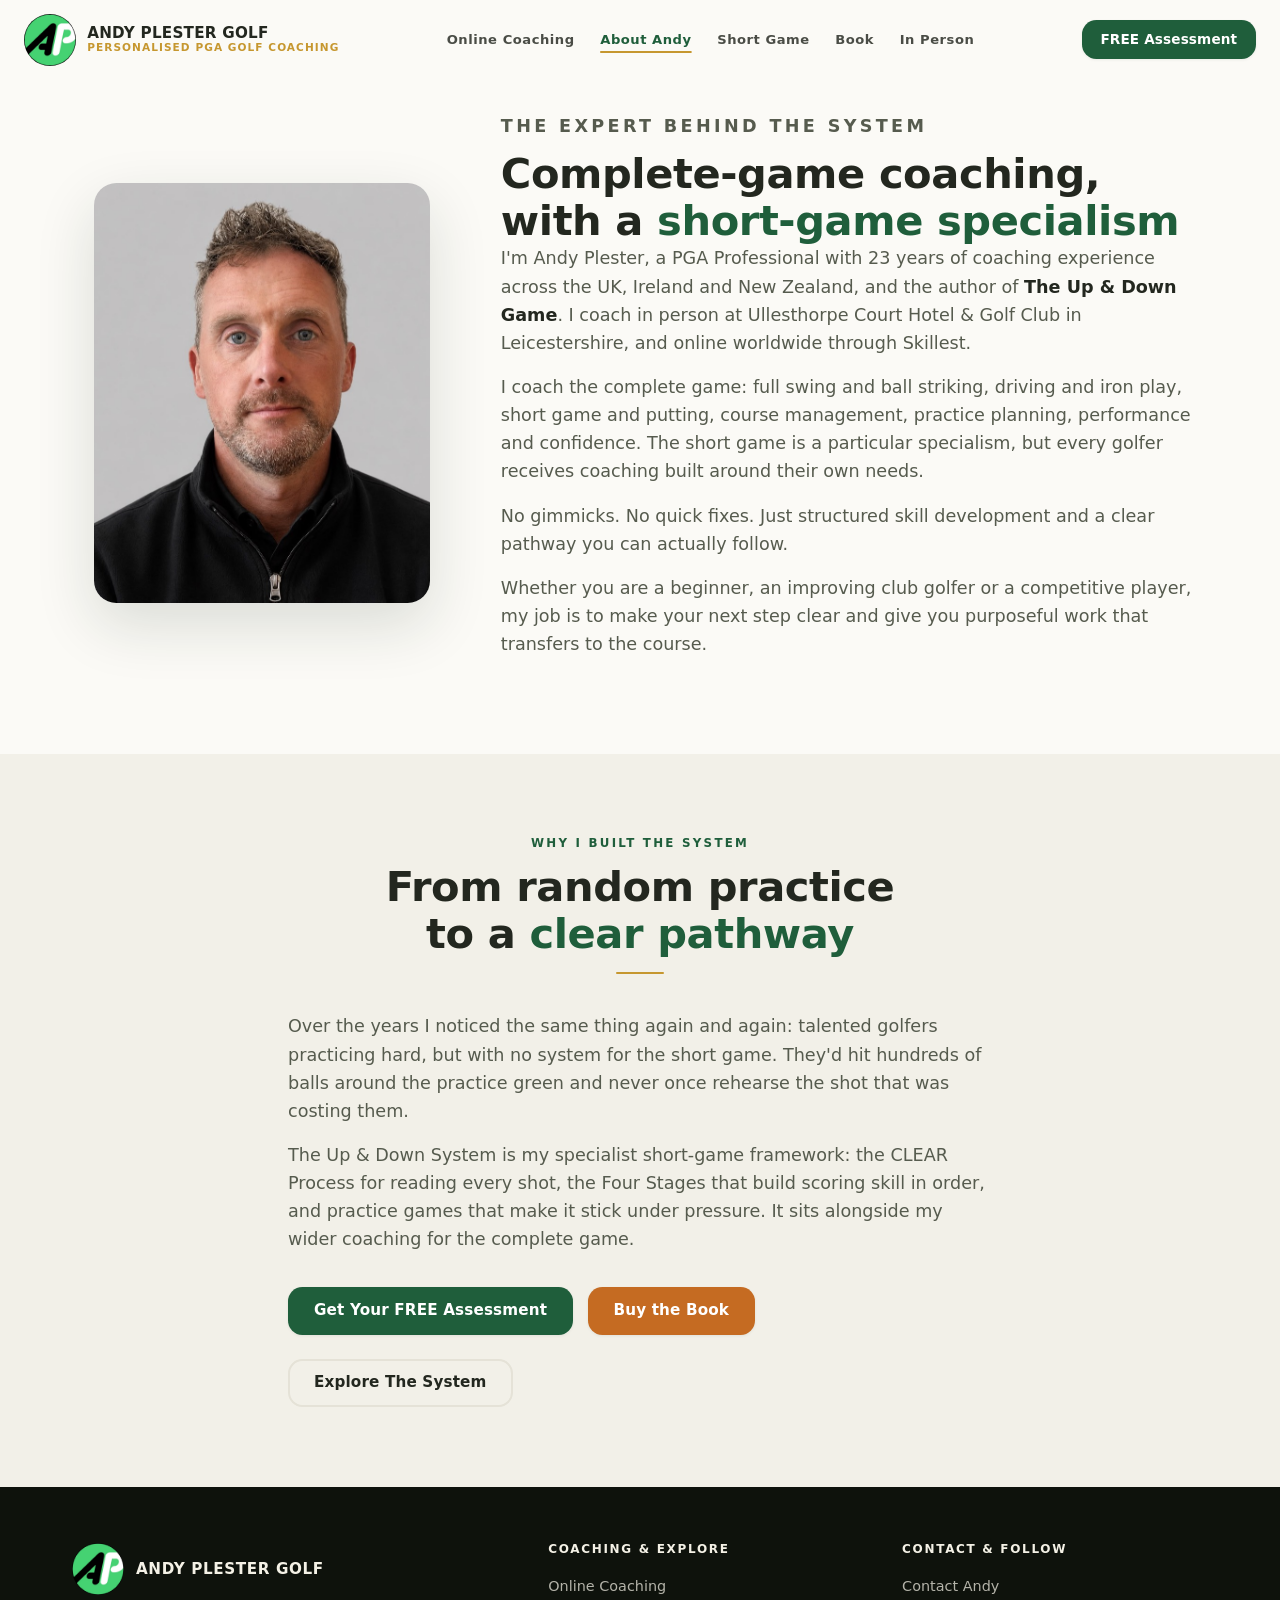
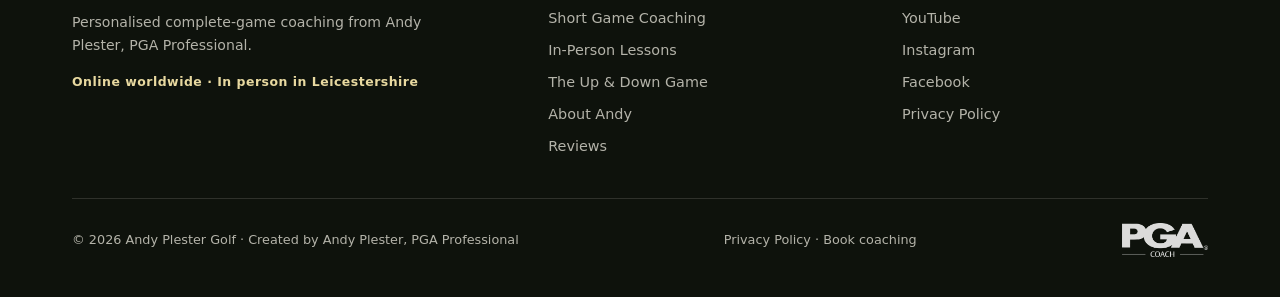
==== about.html @ 5c8ae9f7 "Live Website Quality & Conversion Refinements" ====
<!DOCTYPE html>
<html lang="en">
<head>
  <meta http-equiv="Content-Security-Policy" data-desk="site-policy" content="default-src 'self'; script-src 'self' 'unsafe-inline' https://www.googletagmanager.com/gtag/js; style-src 'self' 'unsafe-inline' https://fonts.googleapis.com; font-src 'self' https://fonts.gstatic.com data:; img-src 'self' data: https://www.google-analytics.com https://www.googletagmanager.com https://i.ytimg.com; media-src 'self'; connect-src 'self' https://www.google-analytics.com https://*.google-analytics.com https://*.analytics.google.com https://www.googletagmanager.com; frame-src https://www.youtube-nocookie.com https://www.youtube.com; form-action 'self' https://api.web3forms.com https://andyplestergolf.com; object-src 'none'; base-uri 'self'; worker-src 'none'; manifest-src 'self'">
  <meta charset="UTF-8">
  <meta name="viewport" content="width=device-width, initial-scale=1.0">
  <title>About Andy Plester | PGA Professional Golf Coach</title>
  <meta name="description" content="Meet PGA Professional Andy Plester, with 23 years of coaching experience across the UK, Ireland and New Zealand.">
  <link rel="canonical" href="https://andyplestergolf.com/about.html">
  <link rel="icon" href="images/ap-logo.png" type="image/png">
  <meta property="og:type" content="profile">
  <meta property="og:site_name" content="Andy Plester Golf">
  <meta property="og:title" content="About Andy Plester | Andy Plester Golf">
  <meta property="og:description" content="Meet the PGA Professional, golf author and TaylorMade Ambassador behind Andy Plester Golf.">
  <meta property="og:url" content="https://andyplestergolf.com/about.html">
  <meta property="og:image" content="https://andyplestergolf.com/andy-portrait.jpeg">
  <meta name="twitter:card" content="summary_large_image">
  <link rel="preconnect" href="https://fonts.googleapis.com">
  <link rel="preconnect" href="https://fonts.gstatic.com" crossorigin>
  <link href="https://fonts.googleapis.com/css2?family=Syne:wght@400;500;600;700;800&display=swap" rel="stylesheet">
  <script>document.documentElement.className += " js";</script>
  <link rel="stylesheet" href="brand.css">
  <script type="application/ld+json">{"@context":"https://schema.org","@type":"Person","name":"Andy Plester","url":"https://andyplestergolf.com/about.html","image":"https://andyplestergolf.com/andy-portrait.jpeg","jobTitle":"PGA Professional and golf coach","description":"PGA Professional with 23 years of coaching experience across the UK, Ireland and New Zealand, golf author and TaylorMade Ambassador.","knowsAbout":["golf coaching","full swing","short game","putting","course management","practice planning"],"sameAs":["https://skillest.com/coach/andyplester","https://www.youtube.com/@andyplestergolf","https://www.instagram.com/andyplestergolf/","https://www.facebook.com/andyplestergolf/"]}</script>
</head>
<body>
  <header class="site-header is-scrolled" id="top">
    <a href="index.html" class="brand-lockup" aria-label="Andy Plester Golf, home">
      <img src="images/ap-logo.png" alt="Andy Plester AP logo" width="52" height="52" class="brand-badge brand-badge--ap">
      <span class="brand-text">
        <span class="brand-name">ANDY PLESTER GOLF</span>
        <span class="brand-strap">Personalised PGA Golf Coaching</span>
      </span>
    </a>
    <nav class="nav" aria-label="Main navigation">
      <a href="coaching.html" class="nav-link">Online Coaching</a><a href="about.html" class="nav-link">About Andy</a><a href="up-and-down-system.html" class="nav-link">Short Game</a><a href="book.html" class="nav-link">Book</a><a href="index.html#in-person" class="nav-link">In Person</a>
    </nav>
    <a href="https://skillest.com/coach/andyplester#evaluation" class="btn btn-assessment btn-sm header-cta" target="_blank" rel="noopener">FREE Assessment</a>
    <button type="button" class="menu-toggle" aria-label="Open menu" aria-expanded="false" aria-controls="mobile-menu">
      <span class="menu-toggle-bar"></span><span class="menu-toggle-bar"></span><span class="menu-toggle-bar"></span>
    </button>
  </header>
  <nav class="mobile-menu" id="mobile-menu" aria-label="Mobile" aria-hidden="true">
    <a href="index.html" class="mobile-link">Home</a>
    <a href="coaching.html" class="mobile-link">Online Golf Coaching</a>
    <a href="up-and-down-system.html" class="mobile-link">Short Game Coaching</a>
    <a href="index.html#in-person" class="mobile-link">In-Person Lessons</a>
    <a href="book.html" class="mobile-link">The Up &amp; Down Game — Book</a>
    <a href="about.html" class="mobile-link">About Andy</a>
    <a href="index.html#reviews" class="mobile-link">Reviews</a>
    <a href="https://skillest.com/coach/andyplester#evaluation" class="btn btn-assessment" target="_blank" rel="noopener">Get Your FREE Golf Assessment</a>
  </nav>
  <div class="menu-backdrop" aria-hidden="true"></div>

  <main>
    <section class="section" style="padding-top:calc(var(--header-h) + 2rem)">
      <div class="wrap">
        <div class="about-grid">
          <div class="about-photo reveal">
            <div class="media-frame">
              <img class="zoom" src="andy-portrait.jpeg" alt="Andy Plester, PGA Professional" width="950" height="892">
            </div>
          </div>
          <div class="about-body reveal">
            <p class="eyebrow">The expert behind the system</p>
            <h1 class="section-title">Complete-game coaching, with a <em>short-game specialism</em></h1>
            <p>I'm Andy Plester, a PGA Professional with 23 years of coaching experience across the UK, Ireland and New Zealand, and the author of <strong>The Up &amp; Down Game</strong>. I coach in person at Ullesthorpe Court Hotel &amp; Golf Club in Leicestershire, and online worldwide through Skillest.</p>
            <p>I coach the complete game: full swing and ball striking, driving and iron play, short game and putting, course management, practice planning, performance and confidence. The short game is a particular specialism, but every golfer receives coaching built around their own needs.</p>
          <p>No gimmicks. No quick fixes. Just structured skill development and a clear pathway you can actually follow.</p>
          <p>Whether you are a beginner, an improving club golfer or a competitive player, my job is to make your next step clear and give you purposeful work that transfers to the course.</p>
          </div>
        </div>
      </div>
    </section>

    <section class="section" style="background:var(--panel)">
      <div class="wrap">
        <div class="section-head center reveal">
          <p class="eyebrow">Why I built the system</p>
          <h2 class="section-title">From random practice to a <em>clear pathway</em></h2>
          <div class="gold-rule"></div>
        </div>
        <div class="about-body reveal" style="max-width:44rem;margin:0 auto">
          <p>Over the years I noticed the same thing again and again: talented golfers practicing hard, but with no system for the short game. They'd hit hundreds of balls around the practice green and never once rehearse the shot that was costing them.</p>
          <p>The Up &amp; Down System is my specialist short-game framework: the CLEAR Process for reading every shot, the Four Stages that build scoring skill in order, and practice games that make it stick under pressure. It sits alongside my wider coaching for the complete game.</p>
          <div class="hero-cta" style="margin-top:1.5rem">
            <a href="https://skillest.com/coach/andyplester#evaluation" class="btn btn-assessment" target="_blank" rel="noopener">Get Your FREE Assessment</a>
            <a href="https://www.amazon.co.uk/dp/B0H3FBJCKP" class="btn btn-book" target="_blank" rel="noopener">Buy the Book</a>
            <a href="up-and-down-system.html" class="btn btn-ghost">Explore The System</a>
          </div>
        </div>
      </div>
    </section>
  </main>

  <footer class="site-footer">
    <div class="wrap">
      <div class="footer-top">
        <div>
          <div class="footer-brand">
            <img src="images/ap-logo.png" alt="" width="52" height="52">
            <span class="fb-name">Andy Plester Golf</span>
          </div>
          <p class="footer-strap">Personalised complete-game coaching from Andy Plester, PGA Professional.</p><p class="footer-credential">Online worldwide · In person in Leicestershire</p>
        </div>
        <div class="footer-col">
          <h2>Coaching &amp; Explore</h2><a href="coaching.html">Online Coaching</a><a href="up-and-down-system.html">Short Game Coaching</a><a href="index.html#in-person">In-Person Lessons</a><a href="book.html">The Up &amp; Down Game</a><a href="about.html">About Andy</a><a href="index.html#reviews">Reviews</a>
        </div>
        <div class="footer-col">
          <h2>Contact &amp; Follow</h2><a href="mailto:andrewplesterpga@gmail.com">Contact Andy</a>
          <a href="https://www.youtube.com/@andyplestergolf" target="_blank" rel="noopener">YouTube</a>
          <a href="https://www.instagram.com/andyplestergolf/" target="_blank" rel="noopener">Instagram</a>
          <a href="https://www.facebook.com/andyplestergolf/" target="_blank" rel="noopener">Facebook</a>
          <a href="privacy.html">Privacy Policy</a>
        </div>
      </div>
      <div class="footer-bottom">
        <span>© 2026 Andy Plester Golf · Created by Andy Plester, PGA Professional</span>
        <span><a href="privacy.html">Privacy Policy</a> · <a href="https://skillest.com/coach/andyplester" target="_blank" rel="noopener">Book coaching</a></span>
        <img src="PGA_Coach%20(1).png" alt="PGA Coach" class="footer-pga" width="120" height="34">
      </div>
    </div>
  </footer>

  <script src="brand.js"></script>
</body>
</html>
---- brand.css ----
/* ============================================================
   ANDY PLESTER GOLF — brand design system (light / premium)
   Deep Green #1F5E3B · Gold accent · White · Charcoal
   Single source of truth for all pages.
   ============================================================ */
:root{
  /* brand */
  --green:#1F5E3B; --green-dark:#17492D; --green-deep:#0E2A1B;
  --green-tint:rgba(31,94,59,.06); --green-line:rgba(31,94,59,.18);
  --gold:#C6972F; --gold-soft:#E8D9A0; --gold-tint:rgba(198,151,47,.14);
  /* CTA family */
  --orange:#C56B22; --orange-dark:#A85718;   /* Buy the Book */
  --blue:#2A5C8A;   --blue-dark:#224B72;      /* Join Coaching */
  /* surfaces + ink */
  --bg:#FBFAF6; --surface:#FFFFFF; --panel:#F2F0E8; --panel-2:#ECE9DE;
  --dark:#0E120C;                              /* near-black showcase band */
  --ink:#23271F; --ink-soft:#565B4E; --ink-faint:#8A8F81; --line:#E5E2D7;
  --on-dark:#F4F1E6; --on-dark-soft:rgba(244,241,230,.72);
  /* radius + shadow + type */
  --radius-s:.55rem; --radius:.9rem; --radius-l:1.4rem; --pill:999px;
  --shadow-sm:0 1px 3px rgba(20,40,30,.07);
  --shadow:0 8px 26px rgba(20,40,30,.10);
  --shadow-lg:0 22px 60px rgba(20,40,30,.14);
  --font-display:"Syne",system-ui,-apple-system,"Segoe UI",sans-serif;
  --font-sans:system-ui,-apple-system,"Segoe UI",Roboto,Helvetica,Arial,sans-serif;
  --maxw:74rem;
  --header-h:5rem;
  --header-h-compact:4rem;
}

*,*::before,*::after{box-sizing:border-box}
html{scroll-behavior:smooth;scroll-padding-top:calc(var(--header-h-compact) + 1rem);overflow-x:hidden}
body{margin:0;background:var(--bg);color:var(--ink);font-family:var(--font-sans);
  line-height:1.6;-webkit-font-smoothing:antialiased;font-size:16px}
a{color:var(--green);text-decoration:none}
a:hover{text-decoration:underline}
img{max-width:100%;display:block}
h1,h2,h3,h4{font-family:var(--font-display);font-weight:700;line-height:1.12;
  letter-spacing:-.01em;text-wrap:balance;margin:0;color:var(--ink)}
p{margin:0 0 1rem}
strong{color:var(--ink)}
:focus-visible{outline:3px solid var(--gold);outline-offset:2px;border-radius:3px}

.wrap{max-width:var(--maxw);margin:0 auto;padding:0 1.5rem}
.eyebrow{font-size:.74rem;font-weight:700;letter-spacing:.19em;text-transform:uppercase;
  color:var(--green);margin:0 0 .7rem}
.eyebrow.on-dark{color:var(--gold)}
.lead{font-size:1.12rem;color:var(--ink-soft)}
.muted{color:var(--ink-soft)}
.center{text-align:center}
.gold-rule{height:2px;width:3rem;background:var(--gold);border-radius:2px;margin:.9rem 0 0}
.center .gold-rule{margin-left:auto;margin-right:auto}

/* ---------- buttons ---------- */
.btn{display:inline-flex;align-items:center;justify-content:center;text-align:center;gap:.5rem;font-family:var(--font-sans);
  font-weight:700;font-size:.95rem;letter-spacing:.01em;line-height:1;
  padding:.9rem 1.5rem;border-radius:var(--radius);border:2px solid transparent;
  cursor:pointer;transition:transform .15s ease,box-shadow .2s ease,background .2s ease,color .2s;
  box-shadow:var(--shadow-sm)}
.btn:hover{text-decoration:none;transform:translateY(-2px);box-shadow:var(--shadow)}
.btn-assessment{background:var(--green);color:#fff}
.btn-assessment:hover{background:var(--green-dark);color:#fff}
.btn-book{background:var(--orange);color:#fff}
.btn-book:hover{background:var(--orange-dark);color:#fff}
.btn-coaching{background:var(--blue);color:#fff}
.btn-coaching:hover{background:var(--blue-dark);color:#fff}
.btn-gold{background:var(--gold);color:#2A2410}
.btn-gold:hover{background:#B3861F;color:#2A2410}
.btn-white{background:#fff;color:var(--ink);border-color:var(--line)}
.btn-white:hover{background:#fff;color:var(--green);border-color:var(--green)}
.btn-dark{background:var(--dark);color:#fff}
.btn-dark:hover{background:#23271F;color:#fff}
.btn-ghost{background:transparent;color:var(--ink);border-color:var(--line);box-shadow:none}
.btn-ghost:hover{border-color:var(--green);color:var(--green);background:var(--green-tint)}
.btn-ghost.on-dark{color:var(--on-dark);border-color:rgba(244,241,230,.35)}
.btn-ghost.on-dark:hover{border-color:var(--gold);color:var(--gold);background:rgba(198,151,47,.1)}
.btn-lg{padding:1.05rem 1.9rem;font-size:1.02rem}
.btn-sm{padding:.65rem 1.05rem;font-size:.85rem}

/* ---------- header ---------- */
.site-header{position:fixed;top:0;left:0;right:0;z-index:100;min-height:var(--header-h);
  display:flex;align-items:center;justify-content:space-between;gap:1.25rem;
  padding:.85rem 1.5rem;background:rgba(251,250,246,0);
  transition:background .3s ease,box-shadow .3s ease,border-color .3s,padding .25s ease,min-height .25s ease;
  border-bottom:1px solid transparent}
.site-header.is-scrolled{background:rgba(251,250,246,.92);backdrop-filter:blur(10px);
  box-shadow:var(--shadow-sm);border-bottom-color:var(--line);min-height:var(--header-h-compact);padding-top:.4rem;padding-bottom:.4rem}
.brand-lockup{display:flex;align-items:center;gap:.7rem;flex-shrink:0}
.brand-lockup:hover{text-decoration:none}
.brand-badge{width:46px;height:46px;border-radius:50%;object-fit:cover;flex:none;
  box-shadow:0 0 0 1px rgba(0,0,0,.06)}
.brand-badge--ap{width:52px;height:52px;object-fit:contain;border-radius:50%;box-shadow:none}
.brand-badge--ap,.brand-name,.brand-strap{transition:width .25s ease,height .25s ease,font-size .25s ease,opacity .2s ease}
.site-header.is-scrolled .brand-badge--ap{width:42px;height:42px}
.site-header.is-scrolled .brand-name{font-size:.86rem}
.site-header.is-scrolled .brand-strap{font-size:.58rem}
.brand-text{display:flex;flex-direction:column;line-height:1.05}
.brand-name{font-family:var(--font-sans);font-weight:800;font-size:.95rem;
  letter-spacing:.015em;text-transform:uppercase;color:var(--ink);line-height:1}
.brand-name .amp{color:var(--green)}
.brand-strap{font-size:.66rem;letter-spacing:.1em;text-transform:uppercase;color:var(--gold);font-weight:700}
.nav{display:flex;align-items:center;gap:1.6rem}
.nav-link{font-size:.82rem;font-weight:600;letter-spacing:.04em;color:var(--ink);opacity:.82;
  transition:opacity .2s,color .2s}
.nav-link:hover{opacity:1;color:var(--green);text-decoration:none}
.nav-link[aria-current="page"]{opacity:1;color:var(--green);text-decoration:underline;text-decoration-color:var(--gold);text-underline-offset:.45rem;text-decoration-thickness:2px}
.nav-link .soon{font-size:.6rem;letter-spacing:.08em;text-transform:uppercase;color:var(--gold);
  vertical-align:super;margin-left:.15rem;font-weight:700}
.header-cta{flex-shrink:0}
.menu-toggle{display:none;width:44px;height:44px;border:none;background:transparent;
  flex-direction:column;justify-content:center;align-items:center;gap:5px;cursor:pointer;
  -webkit-tap-highlight-color:transparent}
.menu-toggle-bar{width:22px;height:2px;background:var(--ink);border-radius:2px;
  transition:transform .25s,opacity .25s}
.site-header.is-open .menu-toggle-bar:nth-child(1){transform:translateY(7px) rotate(45deg)}
.site-header.is-open .menu-toggle-bar:nth-child(2){opacity:0}
.site-header.is-open .menu-toggle-bar:nth-child(3){transform:translateY(-7px) rotate(-45deg)}

.mobile-menu{position:fixed;top:0;right:0;width:340px;max-width:92vw;height:100dvh;
  background:var(--surface);box-shadow:-6px 0 30px rgba(0,0,0,.16);
  padding:5.25rem 1.5rem max(1.25rem,env(safe-area-inset-bottom));display:flex;flex-direction:column;gap:.1rem;z-index:98;
  overflow-y:auto;overscroll-behavior:contain;transform:translateX(100%);visibility:hidden;transition:transform .3s ease,visibility 0s linear .3s}
.site-header.is-open ~ .mobile-menu,.mobile-menu.is-open{transform:translateX(0)}
.mobile-menu.is-open{visibility:visible;transition-delay:0s}
.mobile-menu:target{transform:translateX(0);visibility:visible;transition-delay:0s}
.mobile-link{font-size:1rem;font-weight:650;color:var(--ink);padding:.72rem .75rem;
  border-bottom:1px solid var(--line)}
.mobile-link:hover{color:var(--green);text-decoration:none}
.mobile-link[aria-current="page"]{color:var(--green);background:var(--green-tint);border-left:3px solid var(--gold);padding-left:.65rem}
.mobile-menu .btn{margin-top:1rem;justify-content:center;min-height:3.25rem}
.menu-backdrop{position:fixed;inset:0;background:rgba(14,18,12,.5);z-index:97;opacity:0;
  pointer-events:none;transition:opacity .3s}
.menu-backdrop.is-visible{opacity:1;pointer-events:auto}

/* ---------- sections ---------- */
.section{padding:5rem 0}
[id]{scroll-margin-top:calc(var(--header-h-compact) + 1rem)}
.section-tight{padding:3.25rem 0}
.section-head{max-width:44rem;margin:0 0 2.4rem}
.section-head.center{margin-left:auto;margin-right:auto}
.section-title{font-size:clamp(1.7rem,4vw,2.6rem)}
.section-title em{font-style:normal;color:var(--green)}
.section-intro{margin:.85rem 0 0;font-size:1.08rem;color:var(--ink-soft)}

/* ---------- hero ---------- */
.hero{padding:calc(var(--header-h) + 2.5rem) 0 4rem;position:relative;overflow:hidden}
.hero-grid{display:grid;gap:2.5rem;align-items:center;grid-template-columns:1fr}
@media(min-width:900px){.hero-grid{grid-template-columns:1.05fr .95fr;gap:3.5rem}}
.hero h1{font-size:clamp(2.3rem,5.6vw,4rem);line-height:1.05;margin:.4rem 0 0}
.hero h1 em{font-style:normal;color:var(--green)}
.hero-sub{font-size:1.15rem;color:var(--ink-soft);margin:1.3rem 0 .4rem;max-width:34rem}
.hero-credit{display:inline-flex;align-items:center;gap:.7rem;margin:0 0 1.9rem;
  background:var(--surface);border:1px solid var(--line);border-radius:var(--pill);
  padding:.4rem .9rem .4rem .45rem;box-shadow:var(--shadow-sm)}
.hero-credit img{width:42px;height:42px;border-radius:50%;object-fit:cover;flex:none;
  box-shadow:0 0 0 2px var(--gold)}
.hero-credit span{font-size:.82rem;line-height:1.3;color:var(--ink-soft)}
.hero-credit b{color:var(--ink);font-size:.9rem}
.hero-cta{display:flex;flex-wrap:wrap;gap:.9rem}
.hero-modes{display:flex;flex-wrap:wrap;gap:.7rem;margin-top:.85rem}
.hero-venue{margin:.85rem 0 0;font-size:.85rem;color:var(--ink-faint)}
.hero-venue a{color:var(--green);font-weight:600;text-decoration:underline;text-underline-offset:2px}
@media(max-width:560px){
  .hero-cta,.hero-modes{display:grid;grid-template-columns:minmax(0,1fr) minmax(0,1fr);gap:.6rem}
  .hero-cta .btn,.hero-modes .btn{display:flex;align-items:center;justify-content:center;min-width:0;text-align:center;padding:.8rem .5rem;font-size:.8rem;line-height:1.25;white-space:normal;overflow-wrap:break-word}
}
.cards-note a{color:var(--green);font-weight:600;text-decoration:underline}
.hero-media{position:relative}
.hero-media .media-frame{max-height:34rem}
.hero-media .media-frame img{height:clamp(20rem,48vw,34rem);object-position:center 26%}
.hero-media::after{content:"";position:absolute;inset:auto -1rem -1rem auto;width:9rem;height:9rem;
  border:2px solid var(--gold);border-radius:var(--radius-l);z-index:-1}
@media(max-width:899px){.hero-media::after{display:none}}

/* reusable image frame (crisp corners + overflow for zoom-in reveal) */
.media-frame{position:relative;border-radius:var(--radius-l);overflow:hidden;box-shadow:var(--shadow-lg)}
.media-frame img{width:100%;height:100%;object-fit:cover;display:block}
.hero-badge{position:absolute;left:-.75rem;bottom:1.25rem;background:var(--surface);
  border-radius:var(--radius);box-shadow:var(--shadow);padding:.7rem 1rem;display:flex;
  align-items:center;gap:.6rem;max-width:15rem}
.hero-badge img{width:40px;height:40px;border-radius:50%}
.hero-badge span{font-size:.78rem;line-height:1.3;color:var(--ink-soft)}
.hero-badge b{color:var(--ink);display:block;font-size:.82rem}

/* ---------- book (split) ---------- */
.book{background:var(--panel);border-radius:var(--radius-l)}
.book-grid{display:grid;gap:2.5rem;align-items:center;grid-template-columns:1fr;
  padding:2.5rem 1.75rem}
@media(min-width:820px){.book-grid{grid-template-columns:18rem 1fr;gap:3.5rem;padding:3.5rem 3rem}}
.book-cover-wrap{display:flex;justify-content:center;min-width:0}
.book-cover{width:100%;max-width:15rem;margin:0 auto;transform:rotate(-2deg);
  transition:transform .45s cubic-bezier(.22,.61,.36,1)}
.book-cover:hover{transform:rotate(0) translateY(-5px)}
.book-cover img{width:100%;height:auto;border-radius:.2rem .55rem .55rem .2rem;
  box-shadow:-10px 14px 34px rgba(10,20,14,.34), 0 2px 6px rgba(10,20,14,.2)}
/* CSS book mock-up (placeholder until a real cover render is dropped in) */
.book-mock{position:relative;width:15rem;aspect-ratio:2/3;border-radius:.35rem .8rem .8rem .35rem;
  background:linear-gradient(150deg,var(--green-dark),var(--green) 60%,var(--green-deep));
  box-shadow:var(--shadow-lg),inset 14px 0 0 rgba(0,0,0,.22),inset 18px 0 0 rgba(255,255,255,.06);
  color:var(--on-dark);padding:2.2rem 1.4rem 1.4rem 2.2rem;display:flex;flex-direction:column;
  transform:rotate(-2deg);transition:transform .4s ease}
.book-mock:hover{transform:rotate(0) translateY(-4px)}
.book-mock .bm-kicker{font-size:.6rem;letter-spacing:.22em;text-transform:uppercase;color:var(--gold-soft)}
.book-mock .bm-title{font-family:var(--font-display);font-weight:800;font-size:1.75rem;
  line-height:1.05;margin-top:.5rem;text-transform:uppercase}
.book-mock .bm-title .amp{color:var(--gold)}
.book-mock .bm-rule{height:2px;width:2.2rem;background:var(--gold);margin:1rem 0;border-radius:2px}
.book-mock .bm-author{margin-top:auto;font-size:.8rem;letter-spacing:.04em;color:var(--on-dark-soft)}
.book-mock .bm-author b{color:var(--on-dark);display:block;font-size:.92rem}
.book h2{font-size:clamp(1.6rem,3.6vw,2.3rem)}
.book-blurb{font-size:1.05rem;color:var(--ink-soft);margin:1rem 0 1.4rem;max-width:34rem}
.clear-list{list-style:none;padding:0;margin:0 0 1.6rem;display:grid;gap:.7rem}
.clear-list li{display:flex;gap:.8rem;align-items:center;font-size:.96rem;color:var(--ink-soft)}
.clear-list .cl{font-family:var(--font-sans);font-weight:800;color:#fff;background:var(--green);
  font-size:.85rem;flex:none;width:1.75rem;height:1.75rem;border-radius:50%;display:inline-flex;
  align-items:center;justify-content:center;letter-spacing:0}
.clear-list b{color:var(--ink)}
/* CLEAR detail rows (book page) */
.clear-detail{display:flex;gap:1rem;align-items:flex-start;background:var(--surface);
  border:1px solid var(--line);border-radius:var(--radius);box-shadow:var(--shadow-sm);
  padding:1.2rem 1.35rem;max-width:44rem;margin:0 auto;width:100%}
.clear-detail .cl-badge{flex:none;width:2.4rem;height:2.4rem;border-radius:50%;background:var(--green);
  color:#fff;font-family:var(--font-sans);font-weight:800;font-size:1.15rem;display:inline-flex;
  align-items:center;justify-content:center}
.clear-detail h3{font-size:1.1rem;margin:0 0 .3rem}
.clear-detail p{margin:0;font-size:.92rem;color:var(--ink-soft)}
.book-cta{display:flex;flex-wrap:wrap;gap:.85rem;align-items:center;margin-bottom:1.3rem}
.book-meta{display:flex;flex-wrap:wrap;gap:.5rem .9rem;align-items:center;font-size:.82rem;color:var(--ink-faint)}
.book-meta .stars{color:var(--gold);letter-spacing:.1em}
.book-meta .tag{background:var(--surface);border:1px solid var(--line);border-radius:var(--pill);
  padding:.25rem .7rem;font-weight:600;color:var(--ink-soft)}

/* ---------- book page ---------- */
.book-page #clear{scroll-margin-top:calc(var(--header-h) + 1rem)}
.book-page .hero-grid{grid-template-columns:minmax(0,1fr)}
.book-page .hero h1{font-size:clamp(2.1rem,5vw,3.65rem);max-width:46rem}
.book-page .hero-sub{margin-bottom:.75rem}
.book-intro{max-width:36rem;margin:0 0 1.25rem;color:var(--ink-soft)}
.clear-process{display:grid;gap:.8rem;max-width:44rem;margin:0 auto}
.book-learning-grid{display:grid;grid-template-columns:1fr;gap:1rem;max-width:66rem;margin:0 auto}
.book-learning-grid .card{padding:1.4rem}
.book-learning-grid .card h3{margin:0 0 .55rem}
.book-learning-grid .card p{font-size:.94rem;line-height:1.55;margin:0}
.book-coaching-link{margin:1.35rem 0 0;color:var(--on-dark-soft);font-size:.9rem}
.book-coaching-link a{color:var(--gold);font-weight:700;text-decoration:underline;text-underline-offset:3px}
@media(min-width:680px){
  .book-learning-grid{grid-template-columns:repeat(3,minmax(0,1fr));gap:1.15rem}
}
@media(min-width:900px){
  .book-page .hero-grid{grid-template-columns:minmax(0,1.35fr) minmax(16rem,.65fr)}
}
@media(max-width:679px){
  .book-page .hero{padding-top:calc(var(--header-h) + 1.5rem);padding-bottom:3rem}
  .book-page .section{padding:3.5rem 0}
  .book-page .section-head{margin-bottom:1.7rem}
  .book-page .hero-cta{grid-template-columns:1fr}
  .book-page .hero-cta .btn{font-size:.9rem;padding:.9rem .75rem}
  .clear-detail{gap:.8rem;padding:1rem}
  .clear-detail .cl-badge{width:2.15rem;height:2.15rem;font-size:1rem}
  .clear-detail h3{font-size:1rem}
  .clear-detail p{font-size:.9rem;line-height:1.5}
  .book-learning-grid .card{width:100%}
}

/* ---------- trust bar ---------- */
.skillest-proof{padding:1.35rem 0;background:var(--bg)}
.skillest-proof-inner{max-width:46rem;margin:0 auto;padding:1.25rem 1.5rem;text-align:center;background:var(--surface);
  border:1px solid var(--green-line);border-radius:var(--radius);box-shadow:var(--shadow-sm)}
.skillest-proof-heading{margin:0 0 .55rem;color:var(--green);font-size:.7rem;font-weight:800;letter-spacing:.16em;text-transform:uppercase}
.skillest-rating{display:flex;align-items:center;justify-content:center;gap:1rem}
.skillest-stars{color:var(--gold);font-size:1.25rem;letter-spacing:.09em;line-height:1}
.skillest-rating p{display:flex;align-items:baseline;gap:.55rem;margin:0}
.skillest-rating strong{color:var(--green-deep);font-family:var(--font-display);font-size:2.15rem;line-height:1}
.skillest-rating span{color:var(--ink-faint);font-size:.75rem;font-weight:700;text-transform:uppercase;letter-spacing:.06em}
.skillest-figures{display:grid;grid-template-columns:repeat(2,1fr);max-width:30rem;margin:1rem auto .85rem;border-block:1px solid var(--line)}
.skillest-figures div{padding:.75rem .8rem}
.skillest-figures div+div{border-left:1px solid var(--line)}
.skillest-figures dt{color:var(--green);font-family:var(--font-display);font-size:1.35rem;font-weight:700;line-height:1.1}
.skillest-figures dd{margin:.2rem 0 0;color:var(--ink);font-size:.75rem;font-weight:700}
.skillest-proof-link{color:var(--green);font-size:.8rem;font-weight:700;text-decoration:underline;text-decoration-color:var(--gold);
  text-decoration-thickness:1px;text-underline-offset:4px}
.skillest-proof-link:hover{color:var(--green-deep)}
.skillest-proof-note{margin:.5rem 0 0;color:var(--ink-faint);font-size:.68rem;letter-spacing:.02em}
@media(max-width:520px){
  .skillest-proof{padding:1rem 0}
  .skillest-proof-inner{padding:1.05rem .85rem}
  .skillest-rating{gap:.65rem}
  .skillest-stars{font-size:1.05rem;letter-spacing:.05em}
  .skillest-rating strong{font-size:1.85rem}
  .skillest-rating span{position:absolute;width:1px;height:1px;padding:0;margin:-1px;overflow:hidden;clip:rect(0,0,0,0);white-space:nowrap;border:0}
  .skillest-figures{margin:.8rem auto .7rem}
  .skillest-figures div{padding:.65rem .35rem}
  .skillest-figures dt{font-size:1.2rem}
  .skillest-figures dd{font-size:.68rem}
}

.trust{background:var(--green-deep);color:var(--on-dark)}
.trust-inner{display:grid;grid-template-columns:repeat(2,1fr);gap:1.4rem 1rem;
  padding:2.4rem 0}
@media(min-width:720px){.trust-inner{grid-template-columns:repeat(5,1fr)}}
.trust-item{display:flex;flex-direction:column;align-items:center;text-align:center;gap:.55rem}
.trust-item svg{width:26px;height:26px;stroke:var(--gold);fill:none;stroke-width:1.6}
.trust-item span{font-size:.82rem;font-weight:600;letter-spacing:.02em;line-height:1.3;color:var(--on-dark)}

/* ---------- what is the system (3-step flow) ---------- */
.steps{display:grid;grid-template-columns:repeat(3,1fr);gap:2rem 1.25rem;margin-top:3rem;position:relative}
/* connecting line behind the icon row (desktop) */
.steps::before{content:"";position:absolute;top:2.4rem;left:16.66%;right:16.66%;height:2px;
  background:linear-gradient(90deg,transparent,var(--gold) 12%,var(--gold) 88%,transparent);z-index:0}
.step{position:relative;z-index:1;display:flex;flex-direction:column;align-items:center;text-align:center}
.step-icon{position:relative;width:4.8rem;height:4.8rem;border-radius:50%;background:var(--surface);
  border:2px solid var(--gold);display:flex;align-items:center;justify-content:center;
  margin-bottom:1.2rem;box-shadow:var(--shadow)}
.step-icon svg{width:28px;height:28px;stroke:var(--green);fill:none;stroke-width:1.6;
  stroke-linecap:round;stroke-linejoin:round}
.step-icon .n{position:absolute;top:-.35rem;right:-.35rem;width:1.6rem;height:1.6rem;border-radius:50%;
  background:var(--green);color:#fff;font-size:.78rem;font-weight:700;display:flex;align-items:center;
  justify-content:center;box-shadow:var(--shadow-sm);font-variant-numeric:tabular-nums}
.step h3{font-size:1.15rem;margin-bottom:.45rem}
.step p{font-size:.92rem;color:var(--ink-soft);margin:0;max-width:16rem}
.steps-caption{text-align:center;margin-top:2.6rem;font-size:.98rem;color:var(--ink-soft);
  max-width:40rem;margin-left:auto;margin-right:auto}
.steps-caption b{color:var(--green)}
@media(min-width:900px){
  .steps.steps--four{grid-template-columns:repeat(4,1fr)}
  .steps.steps--four::before{left:12.5%;right:12.5%}
}
@media(max-width:640px){
  .steps{grid-template-columns:1fr;gap:1.9rem;max-width:22rem;margin-left:auto;margin-right:auto}
  .steps::before{display:none}
}
.assessment-section{background:linear-gradient(180deg,var(--bg),var(--green-tint))}
.assessment-section .section-intro{max-width:40rem;margin-left:auto;margin-right:auto}
.assessment-section .section-cta .btn{min-height:3.25rem}
@media(max-width:560px){
  .assessment-section .section-cta .btn{width:100%}
}

/* ---------- start here cards ---------- */
.cards{display:grid;gap:1.25rem;grid-template-columns:1fr}
@media(min-width:600px){.cards{grid-template-columns:1fr 1fr}}
@media(min-width:1000px){.cards{grid-template-columns:1.15fr 1fr 1fr 1fr;align-items:stretch}}
.cards--three{max-width:66rem;margin-left:auto;margin-right:auto}
@media(min-width:1000px){.cards.cards--three{grid-template-columns:repeat(3,1fr);align-items:stretch}}
.featured-plan{transform:translateY(-.45rem)}
.featured-plan:hover{transform:translateY(-.7rem)}
.section-cta{margin-top:2.25rem}
.cta-panel{background:var(--green-deep);color:var(--on-dark);border-radius:var(--radius-l);padding:clamp(2rem,5vw,4rem);text-align:center}
.cta-panel h2{color:var(--on-dark);font-size:clamp(1.7rem,4vw,2.7rem);margin-bottom:.75rem}
.cta-panel p{max-width:42rem;margin:0 auto 1.5rem;color:var(--on-dark-soft)}
.hero--coaching .hero-copy{opacity:1;transform:none}
.final-cta{padding-top:0}
.book-cover img{width:100%;height:auto;object-fit:contain}
.footer{background:var(--green-deep);color:var(--on-dark);padding:3rem 0 1.5rem}
.footer-grid{display:grid;grid-template-columns:1.3fr 1fr 1fr;gap:2rem}
.footer-grid strong{display:block;color:#fff;margin-bottom:.65rem}
.footer-grid p{color:var(--on-dark-soft);max-width:24rem}
.footer-grid a{display:block;color:var(--on-dark-soft);margin:.4rem 0}
.footer .footer-bottom{border-top:1px solid rgba(255,255,255,.14);margin-top:2rem;padding-top:1rem;color:var(--on-dark-soft);font-size:.85rem}
@media(max-width:640px){
  .brand-text{display:none}
  .brand-badge--ap{width:44px;height:44px}
  .featured-plan{transform:none}
  .featured-plan:hover{transform:translateY(-4px)}
  .book-cover{max-width:15rem;margin-inline:auto}
  .footer-grid{grid-template-columns:1fr}
}
.card{background:var(--surface);border:1px solid var(--line);border-radius:var(--radius-l);
  box-shadow:var(--shadow-sm);padding:1.6rem 1.4rem;display:flex;flex-direction:column;
  transition:transform .2s ease,box-shadow .2s ease}
.card:hover{transform:translateY(-4px);box-shadow:var(--shadow)}
.card.feature{border:2px solid var(--green);box-shadow:var(--shadow);padding:2rem 1.7rem 1.9rem}
.card--white{border:2px solid #fff;box-shadow:var(--shadow-lg)}
.card--gold{border:2px solid var(--gold);box-shadow:var(--shadow)}
.card--dark{border:2px solid var(--dark);box-shadow:var(--shadow)}
.card .tier{font-size:.7rem;font-weight:700;letter-spacing:.14em;text-transform:uppercase;
  color:var(--gold);margin-bottom:.6rem}
.card.feature .tier{color:var(--green)}
.card .price{font-family:var(--font-sans);font-weight:800;font-size:1.8rem;color:var(--ink);
  line-height:1;letter-spacing:-.02em;font-variant-numeric:tabular-nums}
.card.feature .price{color:var(--green);font-size:2.25rem}
.card.feature h3{font-size:1.15rem}
.card .price .per{font-size:.95rem;font-weight:600;color:var(--ink-faint);letter-spacing:0}
.card .price-local{font-size:.82rem;font-weight:600;color:var(--ink-faint);margin:.2rem 0 0}
.cards-note{text-align:center;margin-top:1.6rem;font-size:.85rem;color:var(--ink-faint)}
.card h3{font-family:var(--font-sans);font-weight:700;font-size:1.05rem;margin:.5rem 0 .85rem;color:var(--ink);text-wrap:balance}
.card ul{list-style:none;padding:0;margin:0 0 1.4rem;display:grid;gap:.45rem}
.card li{position:relative;padding-left:1.35rem;font-size:.9rem;color:var(--ink-soft)}
.card li::before{content:"";position:absolute;left:.1rem;top:.5rem;width:.5rem;height:.5rem;
  border-radius:50%;background:var(--gold)}
.card .btn{margin-top:auto;justify-content:center}
.card .badge-top{align-self:flex-start;background:var(--green-tint);color:var(--green);
  font-size:.68rem;font-weight:700;letter-spacing:.1em;text-transform:uppercase;
  padding:.25rem .6rem;border-radius:var(--pill);margin-bottom:.4rem}
.plans-section{background:var(--panel)}
.plan-for{min-height:4.5rem;margin:0 0 1rem;color:var(--ink-soft);font-size:.86rem;line-height:1.5}
.plan-for strong{color:var(--ink)}
.plan-positioning{margin:.15rem 0 .55rem;color:var(--green);font-family:var(--font-display);font-size:1rem;font-weight:800;line-height:1.25}
.card--dark .plan-positioning{color:var(--green-deep)}
.elite-plan{background:linear-gradient(155deg,var(--surface),#f7f1e3);border-color:#947b3b;box-shadow:0 18px 44px rgba(16,39,31,.16)}
.package-proof{margin-top:1.75rem}
.monthly-compare{max-width:46rem;margin:2rem auto 0;padding:1.25rem;background:var(--surface);border:1px solid var(--green-line);border-radius:var(--radius-l);box-shadow:var(--shadow-sm)}
.monthly-compare h3{text-align:center;font-size:1.15rem;margin:0 0 1rem}
.compare-grid{width:100%;table-layout:fixed;border-collapse:separate;border-spacing:0;border:1px solid var(--line);border-radius:var(--radius);overflow:hidden;font-size:.82rem;line-height:1.35}
.compare-grid th,.compare-grid td{padding:.7rem .8rem;border-bottom:1px solid var(--line);text-align:center;overflow-wrap:anywhere}
.compare-grid tr>*+*{border-left:1px solid var(--line)}
.compare-grid tr:last-child>*{border-bottom:0}
.compare-grid thead th{background:var(--green-deep);color:#fff;font-weight:800}
.compare-grid thead th.elite-column{background:linear-gradient(135deg,var(--green-deep),var(--dark));box-shadow:inset 0 3px 0 var(--gold)}
.compare-grid thead td,.compare-grid tbody th{width:25%;background:var(--panel);color:var(--ink);font-weight:700;text-align:left}
.compare-grid td strong{display:block;color:var(--green);font-size:1rem}
.compare-grid td span{color:var(--ink-faint);font-size:.72rem}
.compare-actions td{background:var(--panel)}
.compare-actions .btn{width:100%;padding:.7rem .4rem;font-size:.8rem}
.one-off-prompt{display:flex;align-items:center;justify-content:space-between;gap:1.5rem;margin-top:1.25rem;padding:1.35rem 1.5rem;border:1px solid rgba(191,151,75,.35);border-radius:var(--radius);background:linear-gradient(135deg,#fff 0%,#f8f4ea 100%);box-shadow:var(--shadow-sm)}
.one-off-prompt div{max-width:44rem}
.one-off-prompt h3{margin:0 0 .35rem;color:var(--green-deep);font-size:1.15rem}
.one-off-prompt p{margin:0;color:var(--ink-soft);font-size:.9rem;line-height:1.6}
.one-off-prompt .btn{flex:0 0 auto;text-align:center}
.sr-only{position:absolute;width:1px;height:1px;padding:0;margin:-1px;overflow:hidden;clip:rect(0,0,0,0);white-space:nowrap;border:0}
.coaching-value{background:linear-gradient(180deg,var(--bg),var(--green-tint))}
.benefit-grid{display:grid;grid-template-columns:1fr;gap:1rem;max-width:70rem;margin:2.5rem auto 0}
.benefit-card{background:var(--surface);border:1px solid var(--line);border-top:2px solid var(--gold);border-radius:var(--radius-l);padding:1.4rem;box-shadow:var(--shadow-sm)}
.benefit-icon{display:grid;place-items:center;width:2.25rem;height:2.25rem;margin-bottom:.9rem;border-radius:50%;background:var(--green-tint);color:var(--green);font-size:1.1rem;font-weight:800}
.benefit-card h3{font-size:1rem;margin:0 0 .4rem}
.benefit-card p{margin:0;color:var(--ink-soft);font-size:.88rem}
@media(min-width:620px){.benefit-grid{grid-template-columns:repeat(2,1fr)}}
@media(min-width:1000px){.benefit-grid{grid-template-columns:repeat(4,1fr)}}
.coaching-entry{background:var(--panel)}
.coaching-entry-panel{border:1px solid rgba(200,169,81,.45)}
.coaching-entry-panel .hero-cta{justify-content:center}
.entry-secondary{display:inline-flex;align-items:center;color:#fff;font-weight:800;text-decoration:underline;text-decoration-color:var(--gold);text-underline-offset:5px}
.entry-secondary:hover{color:var(--gold)}
@media(max-width:560px){.coaching-entry-panel .hero-cta{align-items:stretch}.entry-secondary{justify-content:center;padding:.7rem}}
.coaching-faq{background:var(--bg)}
.faq-list{max-width:46rem;margin:0 auto;border-top:1px solid var(--line)}
.faq-list details{border-bottom:1px solid var(--line);padding:0 1rem}
.faq-list summary{cursor:pointer;padding:1.15rem 2rem 1.15rem 0;color:var(--ink);font-family:var(--font-display);font-weight:700;list-style-position:outside}
.faq-list p{margin:0;padding:0 0 1.15rem;color:var(--ink-soft)}
.faq-list a{text-decoration:underline;text-underline-offset:3px}
@media(max-width:520px){
  .coaching-value{padding-bottom:2.75rem}
  .coaching-value .section-head{margin-bottom:1.5rem}
  .coaching-value .benefit-grid{margin-top:1.5rem;gap:.75rem}
  .coaching-value .benefit-card{padding:1.05rem 1.1rem}
  .plans-section{padding-top:3rem}
  .plans-section .section-head{margin-bottom:1.65rem}
  .plans-section .cards{gap:1rem}
  .plans-section .featured-plan{transform:none}
  .monthly-compare{padding:1rem .7rem;margin-top:1.5rem}
  .compare-grid{font-size:.72rem}
  .compare-grid th,.compare-grid td{padding:.65rem .35rem}
  .compare-grid thead th{font-size:.7rem}
  .compare-actions .btn{min-height:2.75rem;font-size:.74rem}
  .one-off-prompt{display:block;padding:1.15rem;text-align:center}
  .one-off-prompt .btn{width:100%;margin-top:1rem}
  .plans-section + .section{padding:3.25rem 0}
  .plans-section + .section .section-head{margin-bottom:1.5rem}
  .plans-section + .section .steps.steps--four{grid-template-columns:repeat(2,minmax(0,1fr));gap:1.35rem .8rem;margin-top:1.5rem;max-width:30rem}
  .plans-section + .section .step-icon{width:3.8rem;height:3.8rem;margin-bottom:.75rem}
  .plans-section + .section .step-icon svg{width:23px;height:23px}
  .plans-section + .section .step h3{font-size:.92rem;margin-bottom:.3rem}
  .plans-section + .section .step p{font-size:.78rem;line-height:1.45}
}

/* ---------- four stages (dark showcase) ---------- */
.stages{background:var(--dark);color:var(--on-dark)}
.stages .section-title{color:var(--on-dark)}
.stages .section-intro{color:var(--on-dark-soft)}
.stage-cards{display:grid;grid-template-columns:repeat(4,1fr);gap:1.1rem;margin-top:2.8rem}
@media(max-width:900px){.stage-cards{grid-template-columns:1fr 1fr}}
@media(max-width:520px){.stage-cards{grid-template-columns:1fr}}
.stage-card{position:relative;background:linear-gradient(180deg,rgba(255,255,255,.055),rgba(255,255,255,.02));
  border:1px solid rgba(244,241,230,.14);border-radius:var(--radius-l);padding:1.6rem 1.4rem 1.5rem;
  overflow:hidden;transition:transform .2s ease,border-color .2s ease}
.stage-card:hover{transform:translateY(-4px);border-color:var(--sc,var(--gold))}
.stage-card::before{content:"";position:absolute;top:0;left:0;right:0;height:3px;background:var(--sc,var(--gold))}
.stage-card .sc-num{display:inline-flex;align-items:center;justify-content:center;width:2.6rem;height:2.6rem;
  border-radius:50%;background:var(--sc,var(--gold));color:#0E120C;font-family:var(--font-display);
  font-weight:800;font-size:1.15rem;margin-bottom:1rem}
.stage-card h3{color:var(--on-dark);font-size:1.1rem;margin:0 0 .55rem}
.stage-card .sc-tags{font-size:.66rem;font-weight:700;letter-spacing:.1em;text-transform:uppercase;
  color:var(--sc,var(--gold));margin-bottom:.6rem}
.stage-card p{margin:0;font-size:.88rem;color:var(--on-dark-soft);line-height:1.55}

/* ---------- results ---------- */
.results-grid{display:grid;gap:1.25rem;grid-template-columns:1fr}
@media(min-width:700px){.results-grid{grid-template-columns:1fr 1fr}}
.quote{background:var(--surface);border:1px solid var(--line);border-left:3px solid var(--green);
  border-radius:var(--radius);box-shadow:var(--shadow-sm);padding:1.4rem 1.5rem;margin:0}
.quote p{color:var(--ink-soft);font-size:.98rem;margin:0 0 .8rem}
.quote cite{font-style:normal;font-weight:700;color:var(--ink);font-size:.88rem}
.quote .stars{color:var(--gold);font-size:.85rem;letter-spacing:.1em;margin-bottom:.6rem}
.results-note{margin-top:1.5rem;font-size:.9rem;color:var(--ink-faint);text-align:center}
.skillest-reviews{background:linear-gradient(180deg,var(--panel),var(--bg))}
.results-grid--three{max-width:68rem;margin-inline:auto}
.quote cite span{color:var(--ink-faint);font-weight:600}
.reviews-link{text-align:center;margin:1.6rem 0 0}
.reviews-link a{color:var(--green);font-weight:800;text-decoration:underline;text-underline-offset:4px}
.reviews-cta{max-width:52rem;margin:2.5rem auto 0;padding:clamp(1.6rem,4vw,2.5rem);text-align:center;
  background:var(--green-deep);color:var(--on-dark);border:1px solid rgba(200,169,81,.45);border-radius:var(--radius-l);box-shadow:var(--shadow)}
.reviews-cta h3{color:#fff;font-size:clamp(1.45rem,3vw,2rem);margin:0 0 .7rem}
.reviews-cta p{max-width:42rem;margin:0 auto 1.4rem;color:var(--on-dark-soft)}
@media(min-width:900px){.results-grid.results-grid--three{grid-template-columns:repeat(3,1fr)}}
@media(max-width:560px){.reviews-cta .btn{width:100%}}

/* ---------- about ---------- */
.about-grid{display:grid;gap:2.5rem;align-items:center;grid-template-columns:1fr}
@media(min-width:760px){.about-grid{grid-template-columns:.7fr 1.3fr;gap:3rem}}
.about-photo{display:flex;justify-content:center}
.about-photo .media-frame{width:100%;max-width:21rem;aspect-ratio:4/5}
.about-photo .media-frame img{object-position:center 18%}
.about-body p{font-size:1.1rem;color:var(--ink-soft)}
.about-body .btn{margin-top:.6rem}

/* ---------- socials ---------- */
.social-grid{display:grid;gap:1rem;grid-template-columns:1fr;margin-top:.5rem}
@media(min-width:560px){.social-grid{grid-template-columns:repeat(2,1fr)}}
@media(min-width:900px){.social-grid{grid-template-columns:repeat(4,1fr)}}
.social-card{background:var(--surface);border:1px solid var(--line);border-radius:var(--radius);
  box-shadow:var(--shadow-sm);padding:1.2rem 1.3rem;transition:transform .2s,box-shadow .2s,border-color .2s}
.social-card:hover{transform:translateY(-3px);box-shadow:var(--shadow);border-color:var(--green-line);
  text-decoration:none}
.social-card .lbl{font-size:.7rem;letter-spacing:.14em;text-transform:uppercase;color:var(--green);font-weight:700}
.social-card .hnd{display:block;font-weight:700;color:var(--ink);margin-top:.3rem}
.video-embed{position:relative;width:min(100%,56rem);aspect-ratio:16/9;border-radius:var(--radius-l);overflow:hidden;
  box-shadow:var(--shadow);margin:0 auto 2rem;background:#000}
.video-embed iframe{position:absolute;inset:0;width:100%;height:100%;border:0}

/* ---------- club (coming soon) ---------- */
.club{background:linear-gradient(160deg,var(--green-deep),var(--green) 220%);color:var(--on-dark);
  border-radius:var(--radius-l)}
.club-inner{padding:3rem 1.75rem}
@media(min-width:820px){.club-inner{padding:4rem 3.5rem}}
.club .soon-tag{display:inline-block;background:var(--gold);color:var(--green-deep);font-weight:800;
  font-size:.68rem;letter-spacing:.14em;text-transform:uppercase;padding:.3rem .8rem;border-radius:var(--pill)}
.club h2{color:var(--on-dark);font-size:clamp(1.7rem,4vw,2.6rem);margin:1rem 0 .6rem}
.club-lead{color:var(--on-dark-soft);font-size:1.12rem;max-width:34rem}
/* ---------- footer ---------- */
.site-footer{background:var(--dark);color:var(--on-dark-soft);padding:3.5rem 0 2.5rem}
.footer-top{display:grid;gap:2rem;grid-template-columns:1fr;margin-bottom:2.2rem}
@media(min-width:760px){.footer-top{grid-template-columns:1.4fr 1fr 1fr;gap:3rem}}
.footer-brand{display:flex;align-items:center;gap:.75rem;margin-bottom:1rem}
.footer-brand img{width:52px;height:52px;border-radius:50%}
.footer-brand .fb-name{font-family:var(--font-display);font-weight:800;color:var(--on-dark);
  letter-spacing:.04em;text-transform:uppercase;font-size:.95rem}
.footer-strap{font-size:.88rem;color:var(--on-dark-soft);max-width:22rem}
.footer-col h4,.footer-col h2{color:var(--on-dark);font-size:.75rem;letter-spacing:.14em;text-transform:uppercase;
  margin:0 0 .9rem;font-family:var(--font-sans);font-weight:700}
.footer-col a{display:block;color:var(--on-dark-soft);font-size:.9rem;padding:.28rem 0}
.footer-col a:hover{color:var(--gold);text-decoration:none}
.footer-bottom{border-top:1px solid rgba(244,241,230,.14);padding-top:1.5rem;
  display:flex;flex-wrap:wrap;gap:.6rem 1.5rem;align-items:center;justify-content:space-between;
  font-size:.8rem;color:var(--on-dark-soft)}
.footer-bottom a{color:var(--on-dark-soft)}
.footer-bottom a:hover{color:var(--gold)}
.footer-pga{height:34px;width:auto;opacity:.85}
.footer-credential{margin:.55rem 0 0;color:var(--gold-soft);font-size:.78rem;font-weight:700;letter-spacing:.04em}
.booking-note{margin:1rem 0 0;color:var(--on-dark-soft);font-size:.82rem}

/* ---------- cookie banner ---------- */
.privacy-banner{position:fixed;bottom:0;left:0;right:0;z-index:200;background:rgba(14,18,12,.97);
  color:var(--on-dark-soft);border-top:2px solid var(--gold);padding:1rem 1.5rem 1.15rem;
  display:flex;flex-wrap:wrap;align-items:center;justify-content:space-between;gap:1rem;
  box-shadow:0 -6px 24px rgba(0,0,0,.3)}
.privacy-banner[hidden]{display:none}
.privacy-banner p{margin:0;font-size:.84rem;flex:1;min-width:220px;line-height:1.5}
.privacy-banner a{color:var(--gold);text-decoration:underline}
.privacy-banner .pb-actions{display:flex;gap:1rem;align-items:center;flex-shrink:0}

/* ---------- reveal + motion ---------- */
/* hidden state only applies when JS is active (html.js) so no-JS users see everything */
html.js .reveal{opacity:0;transform:translateY(26px);
  transition:opacity .75s cubic-bezier(.22,.61,.36,1) var(--rd,0ms),
             transform .75s cubic-bezier(.22,.61,.36,1) var(--rd,0ms)}
html.js .reveal.in{opacity:1;transform:none}
/* Keep above-the-fold content visible immediately on slower phones and in-app browsers. */
html.js .hero .reveal{opacity:1;transform:none;transition:none}
html.js .hero .reveal .zoom{transform:none;transition:none}
/* subtle image zoom-in inside a revealing element */
html.js .reveal .zoom{transform:scale(1.09);transition:transform 1.3s cubic-bezier(.22,.61,.36,1) var(--rd,0ms)}
html.js .reveal.in .zoom{transform:scale(1)}

@media(max-width:860px){
  .nav,.header-cta{display:none}
  .menu-toggle{display:flex}
}
@media(max-width:560px){
  :root{--header-h:4.5rem;--header-h-compact:3.65rem}
  .site-header{padding:.55rem 1rem}
  .brand-badge--ap{width:44px;height:44px}
  .site-header.is-scrolled .brand-badge--ap{width:36px;height:36px}
  .brand-name{font-size:.82rem}
  .brand-strap{font-size:.56rem;letter-spacing:.07em}
  .site-header.is-scrolled .brand-strap{opacity:0;height:0;overflow:hidden}
  .section{padding:3.75rem 0}
  .section-tight{padding:2.75rem 0}
  .section-head{margin-bottom:1.8rem}
  .hero{padding-top:calc(var(--header-h) + 1.5rem);padding-bottom:3rem}
  .hero h1{font-size:clamp(2rem,10vw,2.65rem)}
  .section-title{font-size:clamp(1.65rem,8vw,2.15rem)}
  .wrap{padding-inline:1.15rem}
}
@media(prefers-reduced-motion:reduce){
  html{scroll-behavior:auto}
  html.js .reveal,html.js .reveal .zoom{opacity:1;transform:none;transition:none}
  *{animation-duration:.001ms !important;animation-iteration-count:1 !important;
    transition-duration:.001ms !important}
}
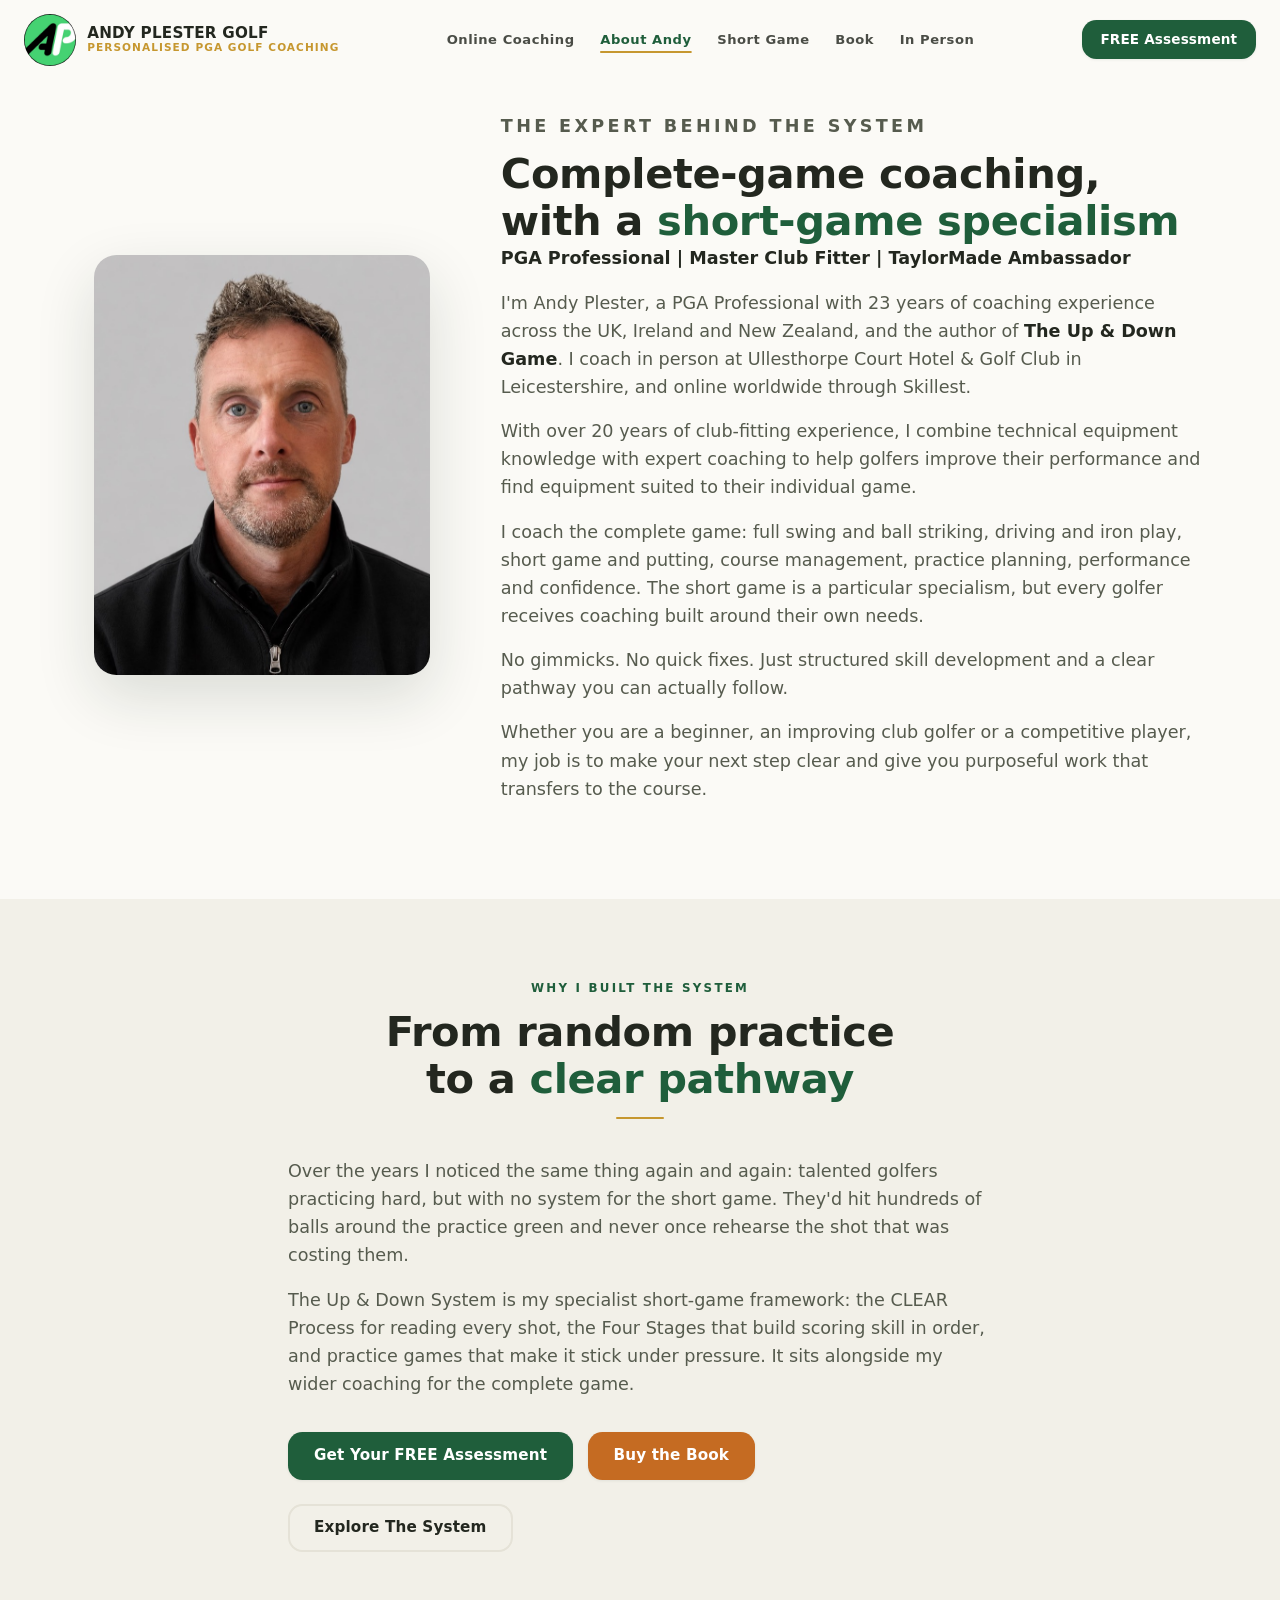
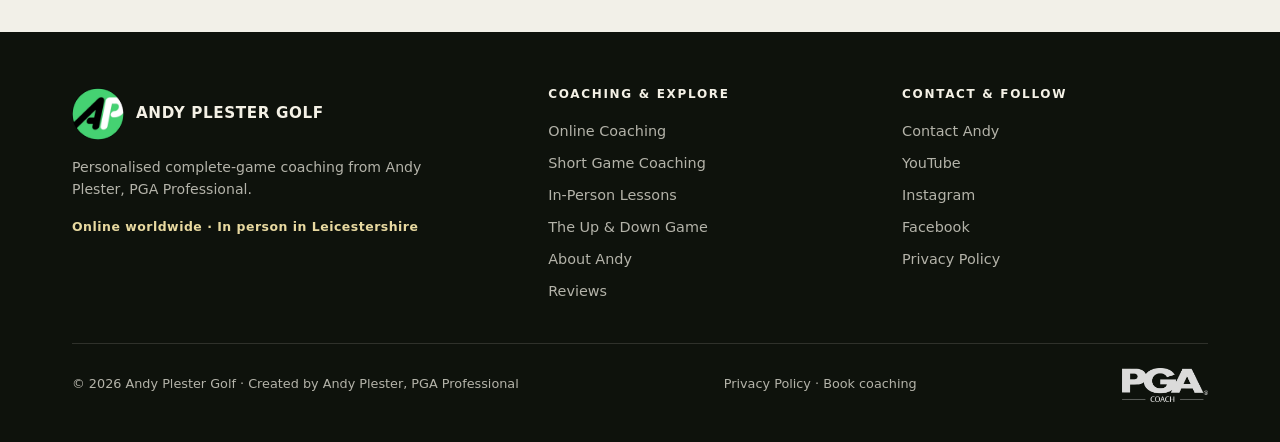
==== commit ad756334: "WEBSITE REFINEMENT BRIEF" ====
--- a/about.html
+++ b/about.html
@@ -5,13 +5,13 @@
   <meta charset="UTF-8">
   <meta name="viewport" content="width=device-width, initial-scale=1.0">
   <title>About Andy Plester | PGA Professional Golf Coach</title>
-  <meta name="description" content="Meet PGA Professional Andy Plester, with 23 years of coaching experience across the UK, Ireland and New Zealand.">
+  <meta name="description" content="Meet Andy Plester, PGA Professional, Master Club Fitter and TaylorMade Ambassador, with 23 years of golf coaching experience.">
   <link rel="canonical" href="https://andyplestergolf.com/about.html">
   <link rel="icon" href="images/ap-logo.png" type="image/png">
   <meta property="og:type" content="profile">
   <meta property="og:site_name" content="Andy Plester Golf">
   <meta property="og:title" content="About Andy Plester | Andy Plester Golf">
-  <meta property="og:description" content="Meet the PGA Professional, golf author and TaylorMade Ambassador behind Andy Plester Golf.">
+  <meta property="og:description" content="Meet the PGA Professional, Master Club Fitter, golf author and TaylorMade Ambassador behind Andy Plester Golf.">
   <meta property="og:url" content="https://andyplestergolf.com/about.html">
   <meta property="og:image" content="https://andyplestergolf.com/andy-portrait.jpeg">
   <meta name="twitter:card" content="summary_large_image">
@@ -20,7 +20,7 @@
   <link href="https://fonts.googleapis.com/css2?family=Syne:wght@400;500;600;700;800&display=swap" rel="stylesheet">
   <script>document.documentElement.className += " js";</script>
   <link rel="stylesheet" href="brand.css">
-  <script type="application/ld+json">{"@context":"https://schema.org","@type":"Person","name":"Andy Plester","url":"https://andyplestergolf.com/about.html","image":"https://andyplestergolf.com/andy-portrait.jpeg","jobTitle":"PGA Professional and golf coach","description":"PGA Professional with 23 years of coaching experience across the UK, Ireland and New Zealand, golf author and TaylorMade Ambassador.","knowsAbout":["golf coaching","full swing","short game","putting","course management","practice planning"],"sameAs":["https://skillest.com/coach/andyplester","https://www.youtube.com/@andyplestergolf","https://www.instagram.com/andyplestergolf/","https://www.facebook.com/andyplestergolf/"]}</script>
+  <script type="application/ld+json">{"@context":"https://schema.org","@type":"Person","name":"Andy Plester","url":"https://andyplestergolf.com/about.html","image":"https://andyplestergolf.com/andy-portrait.jpeg","jobTitle":"PGA Professional, Master Club Fitter and golf coach","description":"PGA Professional with 23 years of coaching experience across the UK, Ireland and New Zealand, more than 20 years of club-fitting experience, golf author and TaylorMade Ambassador.","knowsAbout":["golf coaching","golf club fitting","full swing","short game","putting","course management","practice planning"],"sameAs":["https://skillest.com/coach/andyplester","https://www.youtube.com/@andyplestergolf","https://www.instagram.com/andyplestergolf/","https://www.facebook.com/andyplestergolf/"]}</script>
 </head>
 <body>
   <header class="site-header is-scrolled" id="top">
@@ -63,7 +63,9 @@
           <div class="about-body reveal">
             <p class="eyebrow">The expert behind the system</p>
             <h1 class="section-title">Complete-game coaching, with a <em>short-game specialism</em></h1>
+            <p><strong>PGA Professional | Master Club Fitter | TaylorMade Ambassador</strong></p>
             <p>I'm Andy Plester, a PGA Professional with 23 years of coaching experience across the UK, Ireland and New Zealand, and the author of <strong>The Up &amp; Down Game</strong>. I coach in person at Ullesthorpe Court Hotel &amp; Golf Club in Leicestershire, and online worldwide through Skillest.</p>
+            <p>With over 20 years of club-fitting experience, I combine technical equipment knowledge with expert coaching to help golfers improve their performance and find equipment suited to their individual game.</p>
             <p>I coach the complete game: full swing and ball striking, driving and iron play, short game and putting, course management, practice planning, performance and confidence. The short game is a particular specialism, but every golfer receives coaching built around their own needs.</p>
           <p>No gimmicks. No quick fixes. Just structured skill development and a clear pathway you can actually follow.</p>
           <p>Whether you are a beginner, an improving club golfer or a competitive player, my job is to make your next step clear and give you purposeful work that transfers to the course.</p>
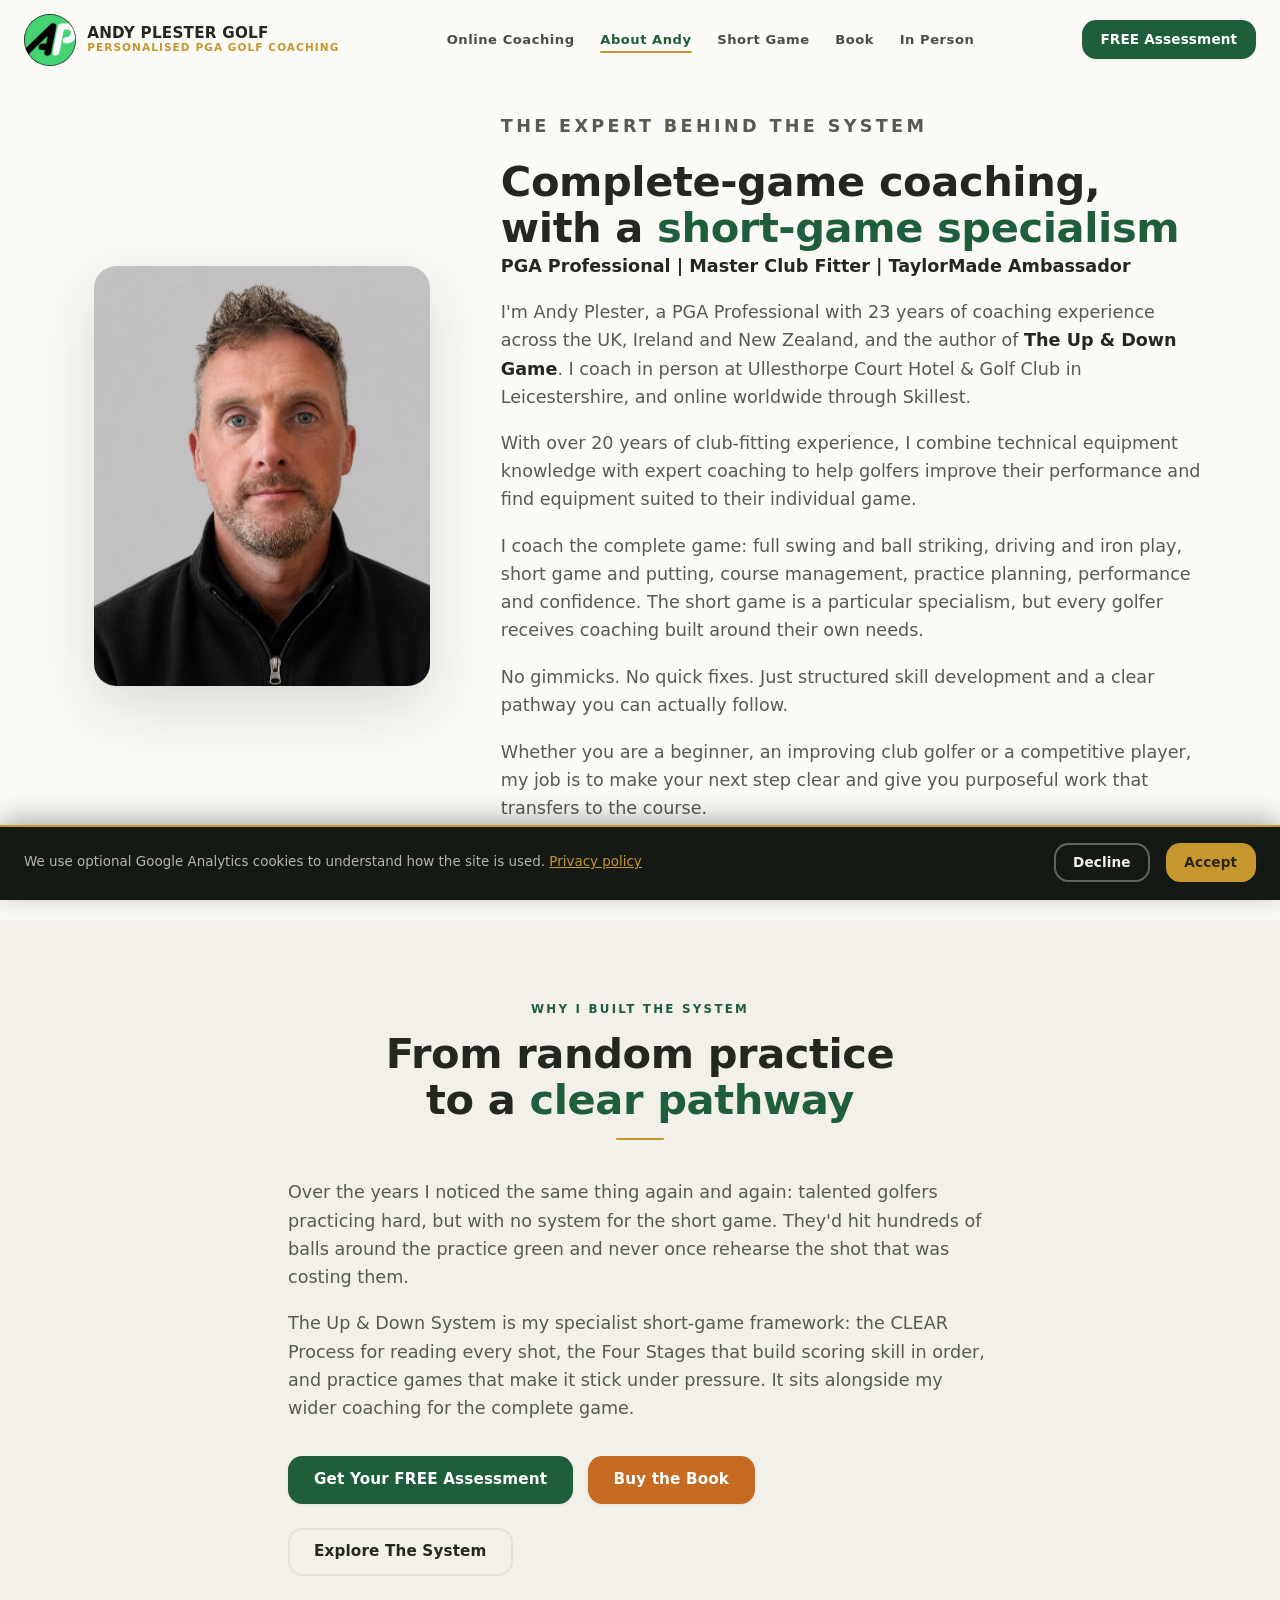
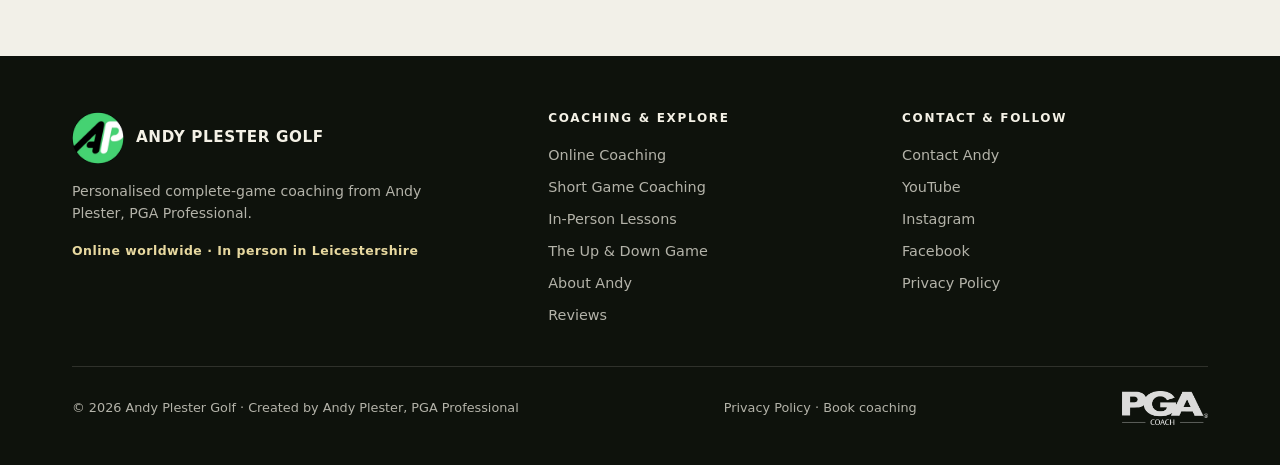
==== commit 74ae915f: "Add Google Analytics 4 to every page of the site. Measurement ID: G-MDRB" ====
--- a/about.html
+++ b/about.html
@@ -2,12 +2,33 @@
 <html lang="en">
 <head>
   <meta http-equiv="Content-Security-Policy" data-desk="site-policy" content="default-src 'self'; script-src 'self' 'unsafe-inline' https://www.googletagmanager.com/gtag/js; style-src 'self' 'unsafe-inline' https://fonts.googleapis.com; font-src 'self' https://fonts.gstatic.com data:; img-src 'self' data: https://www.google-analytics.com https://www.googletagmanager.com https://i.ytimg.com; media-src 'self'; connect-src 'self' https://www.google-analytics.com https://*.google-analytics.com https://*.analytics.google.com https://www.googletagmanager.com; frame-src https://www.youtube-nocookie.com https://www.youtube.com; form-action 'self' https://api.web3forms.com https://andyplestergolf.com; object-src 'none'; base-uri 'self'; worker-src 'none'; manifest-src 'self'">
+  <script>
+    window.enableGoogleAnalytics = function () {
+      if (window.googleAnalyticsLoaded) return;
+      window.googleAnalyticsLoaded = true;
+      window.dataLayer = window.dataLayer || [];
+      window.gtag = function () { window.dataLayer.push(arguments); };
+      window.gtag('js', new Date());
+      window.gtag('config', 'G-MDRBPBXDRX');
+      var script = document.createElement('script');
+      script.async = true;
+      script.src = 'https://www.googletagmanager.com/gtag/js?id=G-MDRBPBXDRX';
+      document.head.appendChild(script);
+    };
+    try { if (localStorage.getItem('apg-cookie-choice') === 'accept') window.enableGoogleAnalytics(); } catch (e) {}
+  </script>
   <meta charset="UTF-8">
   <meta name="viewport" content="width=device-width, initial-scale=1.0">
   <title>About Andy Plester | PGA Professional Golf Coach</title>
   <meta name="description" content="Meet Andy Plester, PGA Professional, Master Club Fitter and TaylorMade Ambassador, with 23 years of golf coaching experience.">
   <link rel="canonical" href="https://andyplestergolf.com/about.html">
-  <link rel="icon" href="images/ap-logo.png" type="image/png">
+  <link rel="icon" href="favicon.ico?v=20261104" sizes="any">
+  <link rel="icon" type="image/png" sizes="16x16" href="images/favicon-16x16.png?v=20261104">
+  <link rel="icon" type="image/png" sizes="32x32" href="images/favicon-32x32.png?v=20261104">
+  <link rel="icon" type="image/png" sizes="48x48" href="images/favicon-48x48.png?v=20261104">
+  <link rel="apple-touch-icon" sizes="180x180" href="images/apple-touch-icon.png?v=20261104">
+  <link rel="manifest" href="site.webmanifest?v=20261104">
+  <meta name="theme-color" content="#117a4b">
   <meta property="og:type" content="profile">
   <meta property="og:site_name" content="Andy Plester Golf">
   <meta property="og:title" content="About Andy Plester | Andy Plester Golf">
--- a/brand.css
+++ b/brand.css
@@ -510,8 +510,9 @@
 .about-photo{display:flex;justify-content:center}
 .about-photo .media-frame{width:100%;max-width:21rem;aspect-ratio:4/5}
 .about-photo .media-frame img{object-position:center 18%}
-.about-body p{font-size:1.1rem;color:var(--ink-soft)}
+.about-body p{font-size:1.1rem;color:var(--ink-soft);margin-bottom:1.15rem}
 .about-body .btn{margin-top:.6rem}
+@media(max-width:759px){#about.section{padding-bottom:2.75rem}}
 
 /* ---------- socials ---------- */
 .social-grid{display:grid;gap:1rem;grid-template-columns:1fr;margin-top:.5rem}
@@ -567,6 +568,12 @@
 .privacy-banner p{margin:0;font-size:.84rem;flex:1;min-width:220px;line-height:1.5}
 .privacy-banner a{color:var(--gold);text-decoration:underline}
 .privacy-banner .pb-actions{display:flex;gap:1rem;align-items:center;flex-shrink:0}
+@media(max-width:560px){
+  .privacy-banner{padding:.85rem 1rem 1rem;gap:.75rem}
+  .privacy-banner p{font-size:.78rem;min-width:100%}
+  .privacy-banner .pb-actions{width:100%;gap:.65rem}
+  .privacy-banner .pb-actions .btn{flex:1}
+}
 
 /* ---------- reveal + motion ---------- */
 /* hidden state only applies when JS is active (html.js) so no-JS users see everything */
@@ -607,3 +614,35 @@
   *{animation-duration:.001ms !important;animation-iteration-count:1 !important;
     transition-duration:.001ms !important}
 }
+
+/* ---------- free golf assessment landing page ---------- */
+.assessment-page{background:var(--bg)}
+.assessment-wrap{width:100%;max-width:72rem;margin-inline:auto;padding-inline:1.15rem}
+.assessment-narrow{max-width:50rem}
+.assessment-header{height:4.5rem;padding:.55rem 1rem;display:flex;align-items:center;justify-content:space-between;background:#fff;border-bottom:1px solid var(--line)}
+.assessment-header .brand-badge--ap{width:44px;height:44px}
+.assessment-privacy{font-size:.78rem;font-weight:700;color:var(--green);text-decoration:underline;text-underline-offset:3px}
+.assessment-hero{background:radial-gradient(circle at 85% 12%,rgba(200,169,81,.18),transparent 34%),linear-gradient(145deg,var(--green-deep),#173f2b);color:var(--on-dark);padding:2.3rem 0 3rem}
+.assessment-hero-grid{display:grid;gap:2.3rem;align-items:center}
+.assessment-hero h1{color:#fff;font-size:clamp(2.15rem,10vw,3.7rem);line-height:1.04;margin:.75rem 0 1rem;letter-spacing:-.035em}
+.assessment-hero-copy>p:not(.eyebrow):not(.assessment-note){color:var(--on-dark-soft);font-size:1.02rem;line-height:1.65;max-width:38rem}
+.assessment-hero-copy .assessment-lead{font-size:1.14rem!important;color:#fff!important}
+.assessment-hero-copy .assessment-lead strong{color:#fff}
+.assessment-main-cta{width:100%;margin-top:1.1rem;text-align:center}
+.assessment-note{text-align:center;color:var(--gold-soft);font-size:.72rem;margin:.7rem 0 0}
+.assessment-video-placeholder{min-height:16rem;border:1px solid rgba(255,255,255,.25);border-radius:var(--radius-l);background:linear-gradient(rgba(14,18,12,.42),rgba(14,18,12,.72)),url('coaching-hero.webp') center 28%/cover;display:flex;flex-direction:column;align-items:center;justify-content:center;text-align:center;padding:2rem;box-shadow:var(--shadow)}
+.assessment-video-placeholder strong{font-size:1.08rem;color:#fff;margin:.8rem 0 .35rem}.assessment-video-placeholder span:last-child{font-size:.84rem;color:var(--on-dark-soft);max-width:22rem}
+.assessment-play{display:grid;place-items:center;width:3.5rem;height:3.5rem;padding-left:.2rem;border-radius:50%;background:var(--gold);color:var(--green-deep);font-size:1.25rem;box-shadow:0 8px 24px rgba(0,0,0,.3)}
+.assessment-steps{display:grid;gap:1rem}.assessment-steps article{background:#fff;border:1px solid var(--line);border-radius:var(--radius);padding:1.4rem;box-shadow:var(--shadow-sm)}
+.assessment-steps article>span{display:grid;place-items:center;width:2.4rem;height:2.4rem;border-radius:50%;background:var(--green);color:#fff;font-weight:800;margin-bottom:.9rem}.assessment-steps h3{font-size:1.05rem;margin:0 0 .45rem}.assessment-steps p{font-size:.9rem;color:var(--ink-soft);margin:0}
+.assessment-workflow-note{text-align:center;color:var(--ink-faint);font-size:.82rem;margin:1.25rem 0 0}
+.assessment-process-cta{text-align:center;margin-top:1.15rem}.assessment-process-cta .btn{width:100%}.assessment-process-cta small{display:block;color:var(--ink-faint);font-size:.72rem;margin-top:.65rem}
+.assessment-suits{background:var(--panel)}.assessment-suits-grid{display:grid;gap:2rem;align-items:center}.assessment-suits-grid>div:first-child>p:last-child{color:var(--ink-soft)}
+.assessment-area-grid{display:grid;gap:.8rem}.assessment-area-grid article{background:#fff;border-left:3px solid var(--gold);border-radius:var(--radius);padding:1.15rem 1.25rem;box-shadow:var(--shadow-sm)}.assessment-area-grid article>span{color:var(--green);font-size:1.4rem}.assessment-area-grid h3{font-size:1rem;margin:.25rem 0}.assessment-area-grid p{font-size:.85rem;color:var(--ink-soft);margin:0}
+.assessment-proof{background:var(--green-deep);color:var(--on-dark)}.assessment-proof .section-title{color:#fff}.assessment-proof .section-intro{color:var(--on-dark-soft)}
+.assessment-trust{display:grid;grid-template-columns:auto 1fr;max-width:46rem;margin:0 auto 2rem;border:1px solid rgba(255,255,255,.15);border-radius:var(--radius);overflow:hidden}.assessment-trust>*{padding:.75rem 1rem;border-bottom:1px solid rgba(255,255,255,.12)}.assessment-trust strong{color:var(--gold);font-family:var(--font-display)}.assessment-trust span{color:var(--on-dark-soft);font-size:.82rem}
+.assessment-review-grid{max-width:58rem;margin-inline:auto}.assessment-proof .reviews-link a{color:var(--gold)}
+.assessment-faq .faq-list{max-width:none}.assessment-final{text-align:center;background:linear-gradient(145deg,#102d20,var(--green));color:var(--on-dark);padding:4rem 0}.assessment-final h2{color:#fff;font-size:clamp(1.8rem,7vw,3rem);margin:.6rem 0}.assessment-final p{color:var(--on-dark-soft);margin:0 auto 1.4rem}.assessment-final .btn{width:100%}.assessment-final small{display:block;color:var(--gold-soft);margin-top:.8rem}
+.assessment-footer{background:var(--dark);color:var(--on-dark-soft);padding:1.4rem 0;font-size:.74rem}.assessment-footer .assessment-wrap{display:flex;flex-wrap:wrap;gap:.5rem 1.2rem;justify-content:space-between}.assessment-footer a{color:var(--on-dark-soft);text-decoration:underline}
+@media(max-width:699px){.assessment-page .section{padding:3rem 0}.assessment-page .section-head{margin-bottom:1.45rem}.assessment-steps{gap:.82rem}.assessment-steps article{padding:1.15rem}.assessment-steps article>span{margin-bottom:.7rem}.assessment-suits-grid{gap:1.65rem}.assessment-area-grid{gap:.68rem}.assessment-area-grid article{padding:.95rem 1.05rem}.assessment-proof .section-head{margin-bottom:1.5rem}.assessment-trust{margin-bottom:1.65rem}.assessment-faq .faq-list{gap:.65rem}.assessment-final{padding:3.25rem 0}}
+@media(min-width:700px){.assessment-header{padding-inline:2rem}.assessment-hero{padding:4.5rem 0}.assessment-hero-grid{grid-template-columns:1.08fr .92fr;gap:4rem}.assessment-main-cta{width:auto}.assessment-note{text-align:left}.assessment-video-placeholder{min-height:28rem}.assessment-steps{grid-template-columns:repeat(3,1fr)}.assessment-process-cta .btn{width:auto}.assessment-suits-grid{grid-template-columns:.9fr 1.1fr;gap:4rem}.assessment-review-grid{grid-template-columns:repeat(2,1fr)}.assessment-final .btn{width:auto}}
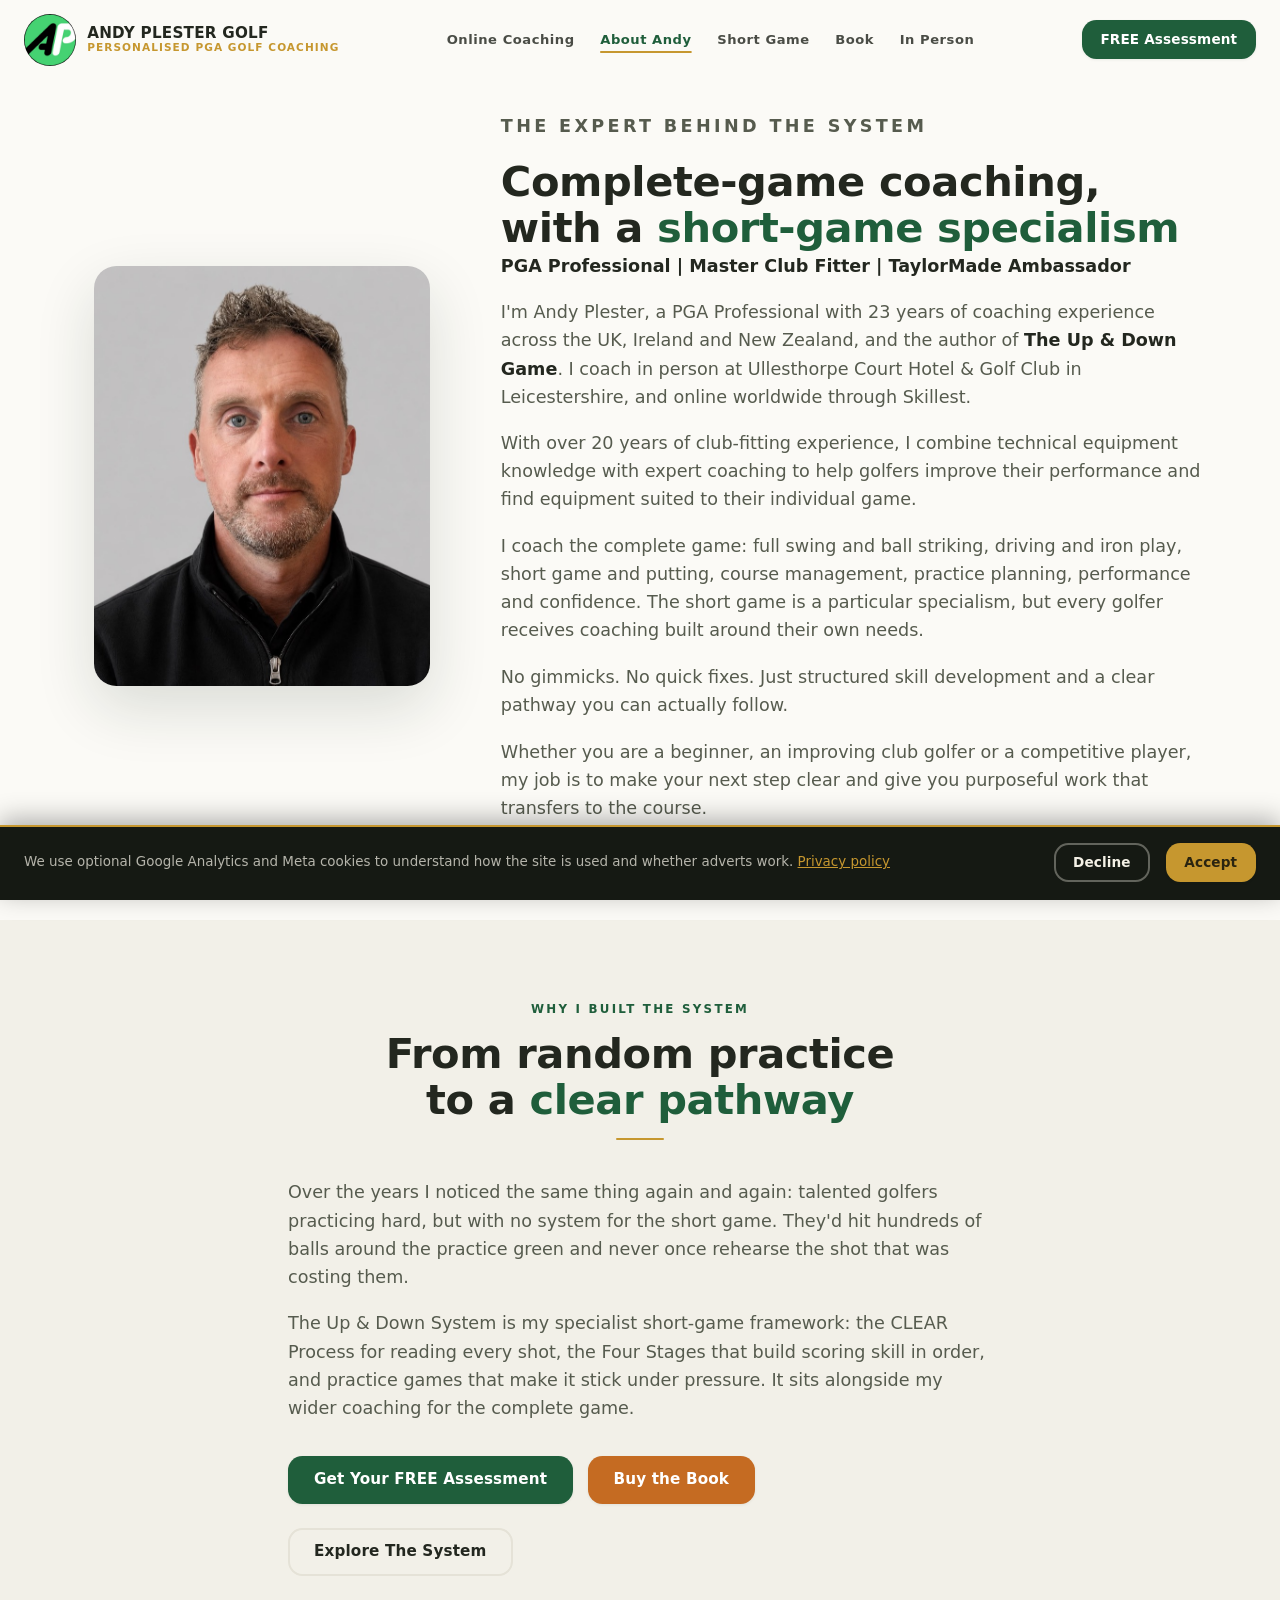
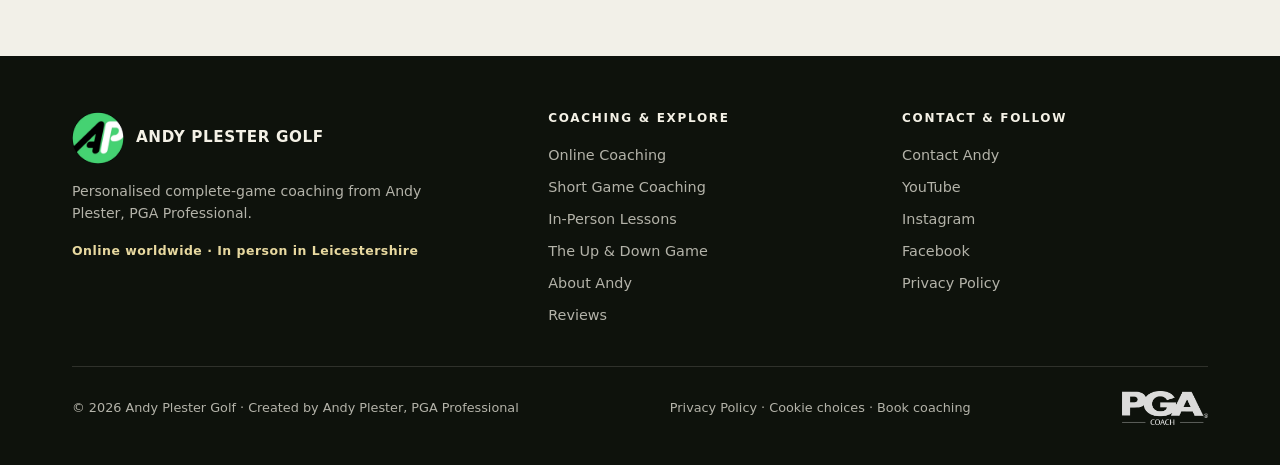
==== commit f9e17e10: "Please add the Meta (Facebook) pixel with ID 1463245512566089 to every p" ====
--- a/about.html
+++ b/about.html
@@ -138,7 +138,7 @@
       </div>
       <div class="footer-bottom">
         <span>© 2026 Andy Plester Golf · Created by Andy Plester, PGA Professional</span>
-        <span><a href="privacy.html">Privacy Policy</a> · <a href="https://skillest.com/coach/andyplester" target="_blank" rel="noopener">Book coaching</a></span>
+        <span><a href="privacy.html">Privacy Policy</a> · <a href="#" data-cookie-choices>Cookie choices</a> · <a href="https://skillest.com/coach/andyplester" target="_blank" rel="noopener">Book coaching</a></span>
         <img src="PGA_Coach%20(1).png" alt="PGA Coach" class="footer-pga" width="120" height="34">
       </div>
     </div>
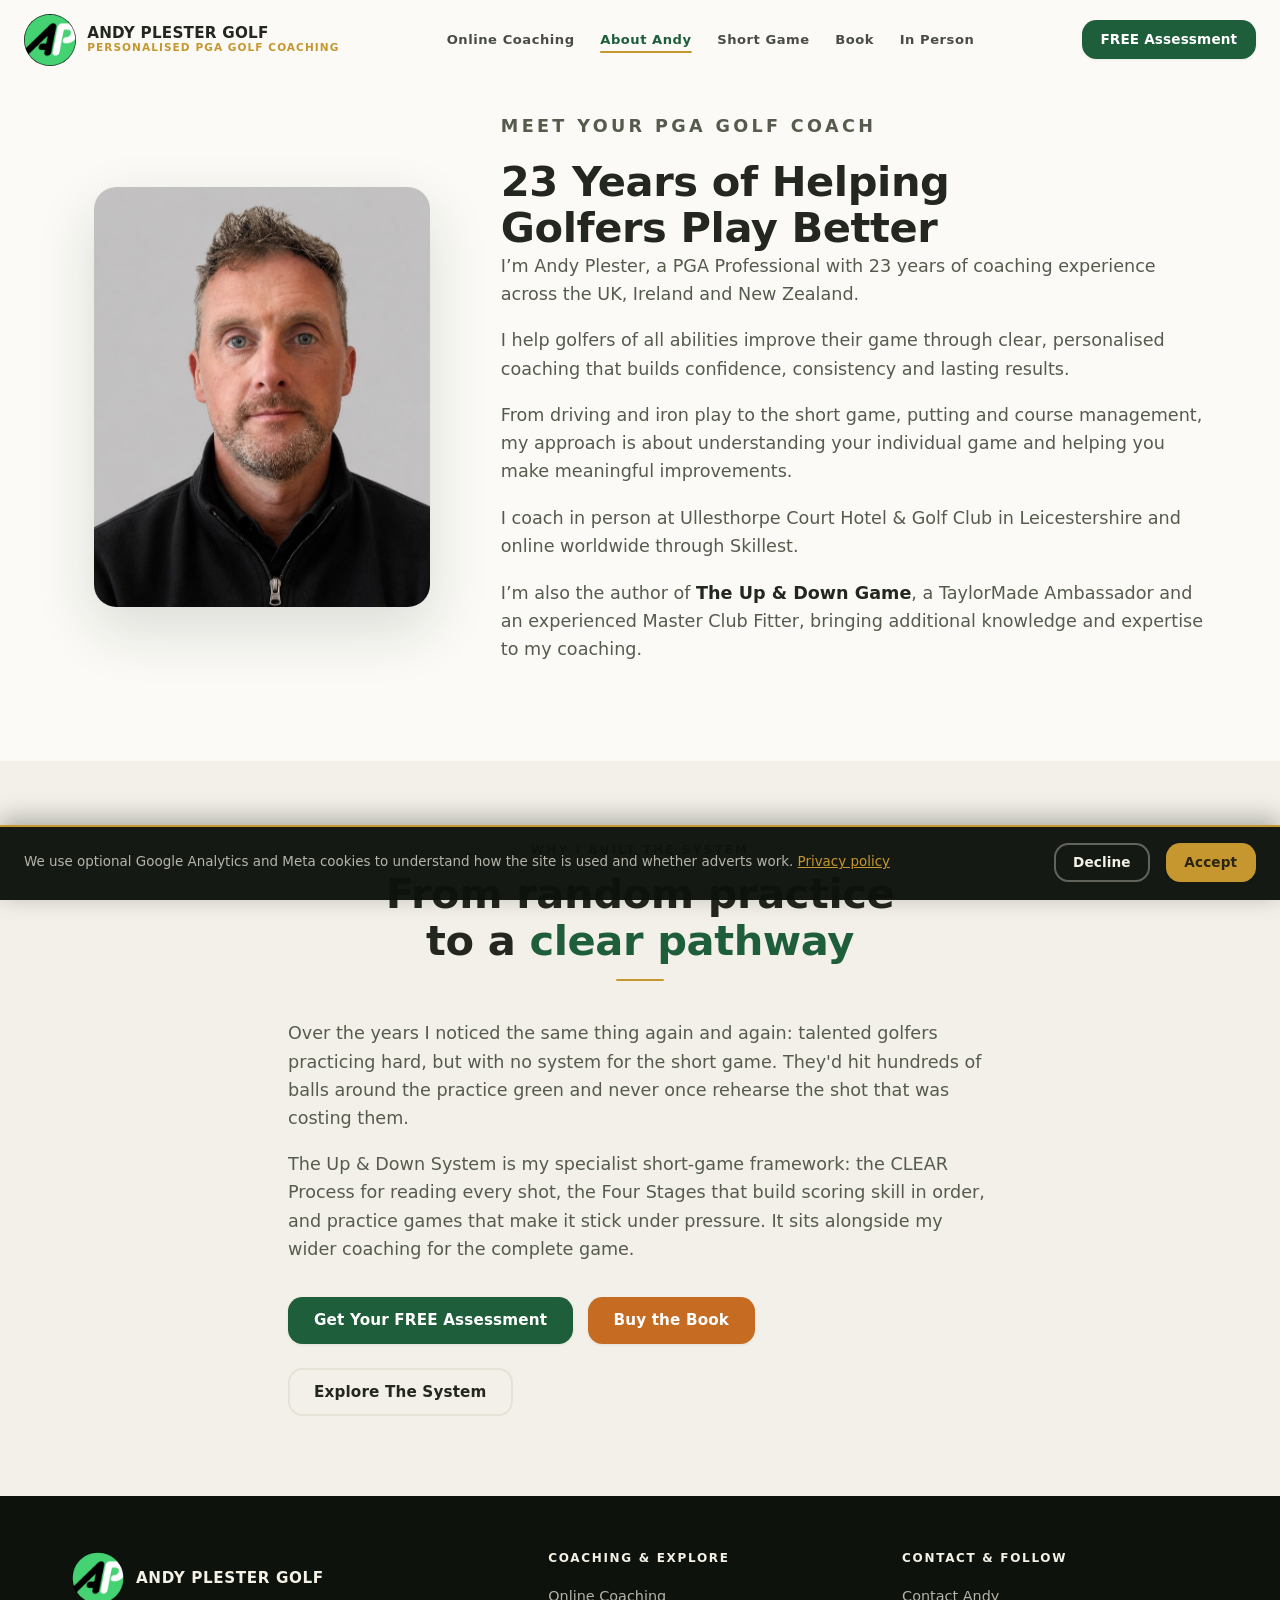
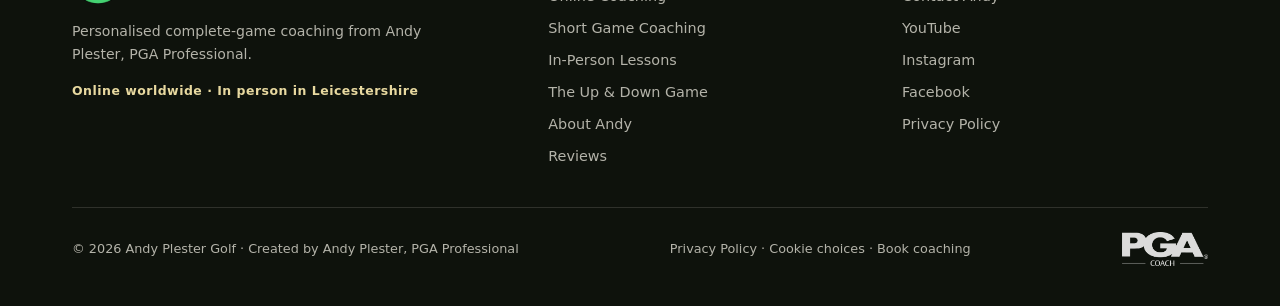
==== commit c4dd0156: "just spotted another About Andy section that still has the older positio" ====
--- a/about.html
+++ b/about.html
@@ -20,7 +20,7 @@
   <meta charset="UTF-8">
   <meta name="viewport" content="width=device-width, initial-scale=1.0">
   <title>About Andy Plester | PGA Professional Golf Coach</title>
-  <meta name="description" content="Meet Andy Plester, PGA Professional, Master Club Fitter and TaylorMade Ambassador, with 23 years of golf coaching experience.">
+  <meta name="description" content="Meet Andy Plester, a PGA Professional with 23 years of experience helping golfers improve their complete game in person and online.">
   <link rel="canonical" href="https://andyplestergolf.com/about.html">
   <link rel="icon" href="favicon.ico?v=20261104" sizes="any">
   <link rel="icon" type="image/png" sizes="16x16" href="images/favicon-16x16.png?v=20261104">
@@ -32,7 +32,7 @@
   <meta property="og:type" content="profile">
   <meta property="og:site_name" content="Andy Plester Golf">
   <meta property="og:title" content="About Andy Plester | Andy Plester Golf">
-  <meta property="og:description" content="Meet the PGA Professional, Master Club Fitter, golf author and TaylorMade Ambassador behind Andy Plester Golf.">
+  <meta property="og:description" content="Meet Andy Plester, a PGA Professional with 23 years of experience helping golfers improve their complete game.">
   <meta property="og:url" content="https://andyplestergolf.com/about.html">
   <meta property="og:image" content="https://andyplestergolf.com/andy-portrait.jpeg">
   <meta name="twitter:card" content="summary_large_image">
@@ -41,7 +41,7 @@
   <link href="https://fonts.googleapis.com/css2?family=Syne:wght@400;500;600;700;800&display=swap" rel="stylesheet">
   <script>document.documentElement.className += " js";</script>
   <link rel="stylesheet" href="brand.css">
-  <script type="application/ld+json">{"@context":"https://schema.org","@type":"Person","name":"Andy Plester","url":"https://andyplestergolf.com/about.html","image":"https://andyplestergolf.com/andy-portrait.jpeg","jobTitle":"PGA Professional, Master Club Fitter and golf coach","description":"PGA Professional with 23 years of coaching experience across the UK, Ireland and New Zealand, more than 20 years of club-fitting experience, golf author and TaylorMade Ambassador.","knowsAbout":["golf coaching","golf club fitting","full swing","short game","putting","course management","practice planning"],"sameAs":["https://skillest.com/coach/andyplester","https://www.youtube.com/@andyplestergolf","https://www.instagram.com/andyplestergolf/","https://www.facebook.com/andyplestergolf/"]}</script>
+  <script type="application/ld+json">{"@context":"https://schema.org","@type":"Person","name":"Andy Plester","url":"https://andyplestergolf.com/about.html","image":"https://andyplestergolf.com/andy-portrait.jpeg","jobTitle":"PGA Professional and golf coach","description":"PGA Professional with 23 years of coaching experience across the UK, Ireland and New Zealand, helping golfers improve their complete game through clear, personalised coaching.","knowsAbout":["golf coaching","full swing","driving","iron play","short game","putting","course management","practice planning","golf club fitting"],"sameAs":["https://skillest.com/coach/andyplester","https://www.youtube.com/@andyplestergolf","https://www.instagram.com/andyplestergolf/","https://www.facebook.com/andyplestergolf/"]}</script>
 </head>
 <body>
   <header class="site-header is-scrolled" id="top">
@@ -76,20 +76,19 @@
     <section class="section" style="padding-top:calc(var(--header-h) + 2rem)">
       <div class="wrap">
         <div class="about-grid">
-          <div class="about-photo reveal">
+          <div class="about-photo">
             <div class="media-frame">
               <img class="zoom" src="andy-portrait.jpeg" alt="Andy Plester, PGA Professional" width="950" height="892">
             </div>
           </div>
-          <div class="about-body reveal">
-            <p class="eyebrow">The expert behind the system</p>
-            <h1 class="section-title">Complete-game coaching, with a <em>short-game specialism</em></h1>
-            <p><strong>PGA Professional | Master Club Fitter | TaylorMade Ambassador</strong></p>
-            <p>I'm Andy Plester, a PGA Professional with 23 years of coaching experience across the UK, Ireland and New Zealand, and the author of <strong>The Up &amp; Down Game</strong>. I coach in person at Ullesthorpe Court Hotel &amp; Golf Club in Leicestershire, and online worldwide through Skillest.</p>
-            <p>With over 20 years of club-fitting experience, I combine technical equipment knowledge with expert coaching to help golfers improve their performance and find equipment suited to their individual game.</p>
-            <p>I coach the complete game: full swing and ball striking, driving and iron play, short game and putting, course management, practice planning, performance and confidence. The short game is a particular specialism, but every golfer receives coaching built around their own needs.</p>
-          <p>No gimmicks. No quick fixes. Just structured skill development and a clear pathway you can actually follow.</p>
-          <p>Whether you are a beginner, an improving club golfer or a competitive player, my job is to make your next step clear and give you purposeful work that transfers to the course.</p>
+          <div class="about-body">
+            <p class="eyebrow">Meet Your PGA Golf Coach</p>
+            <h1 class="section-title">23 Years of Helping Golfers Play Better</h1>
+            <p>I’m Andy Plester, a PGA Professional with 23 years of coaching experience across the UK, Ireland and New Zealand.</p>
+            <p>I help golfers of all abilities improve their game through clear, personalised coaching that builds confidence, consistency and lasting results.</p>
+            <p>From driving and iron play to the short game, putting and course management, my approach is about understanding your individual game and helping you make meaningful improvements.</p>
+            <p>I coach in person at Ullesthorpe Court Hotel &amp; Golf Club in Leicestershire and online worldwide through Skillest.</p>
+            <p>I’m also the author of <strong>The Up &amp; Down Game</strong>, a TaylorMade Ambassador and an experienced Master Club Fitter, bringing additional knowledge and expertise to my coaching.</p>
           </div>
         </div>
       </div>
